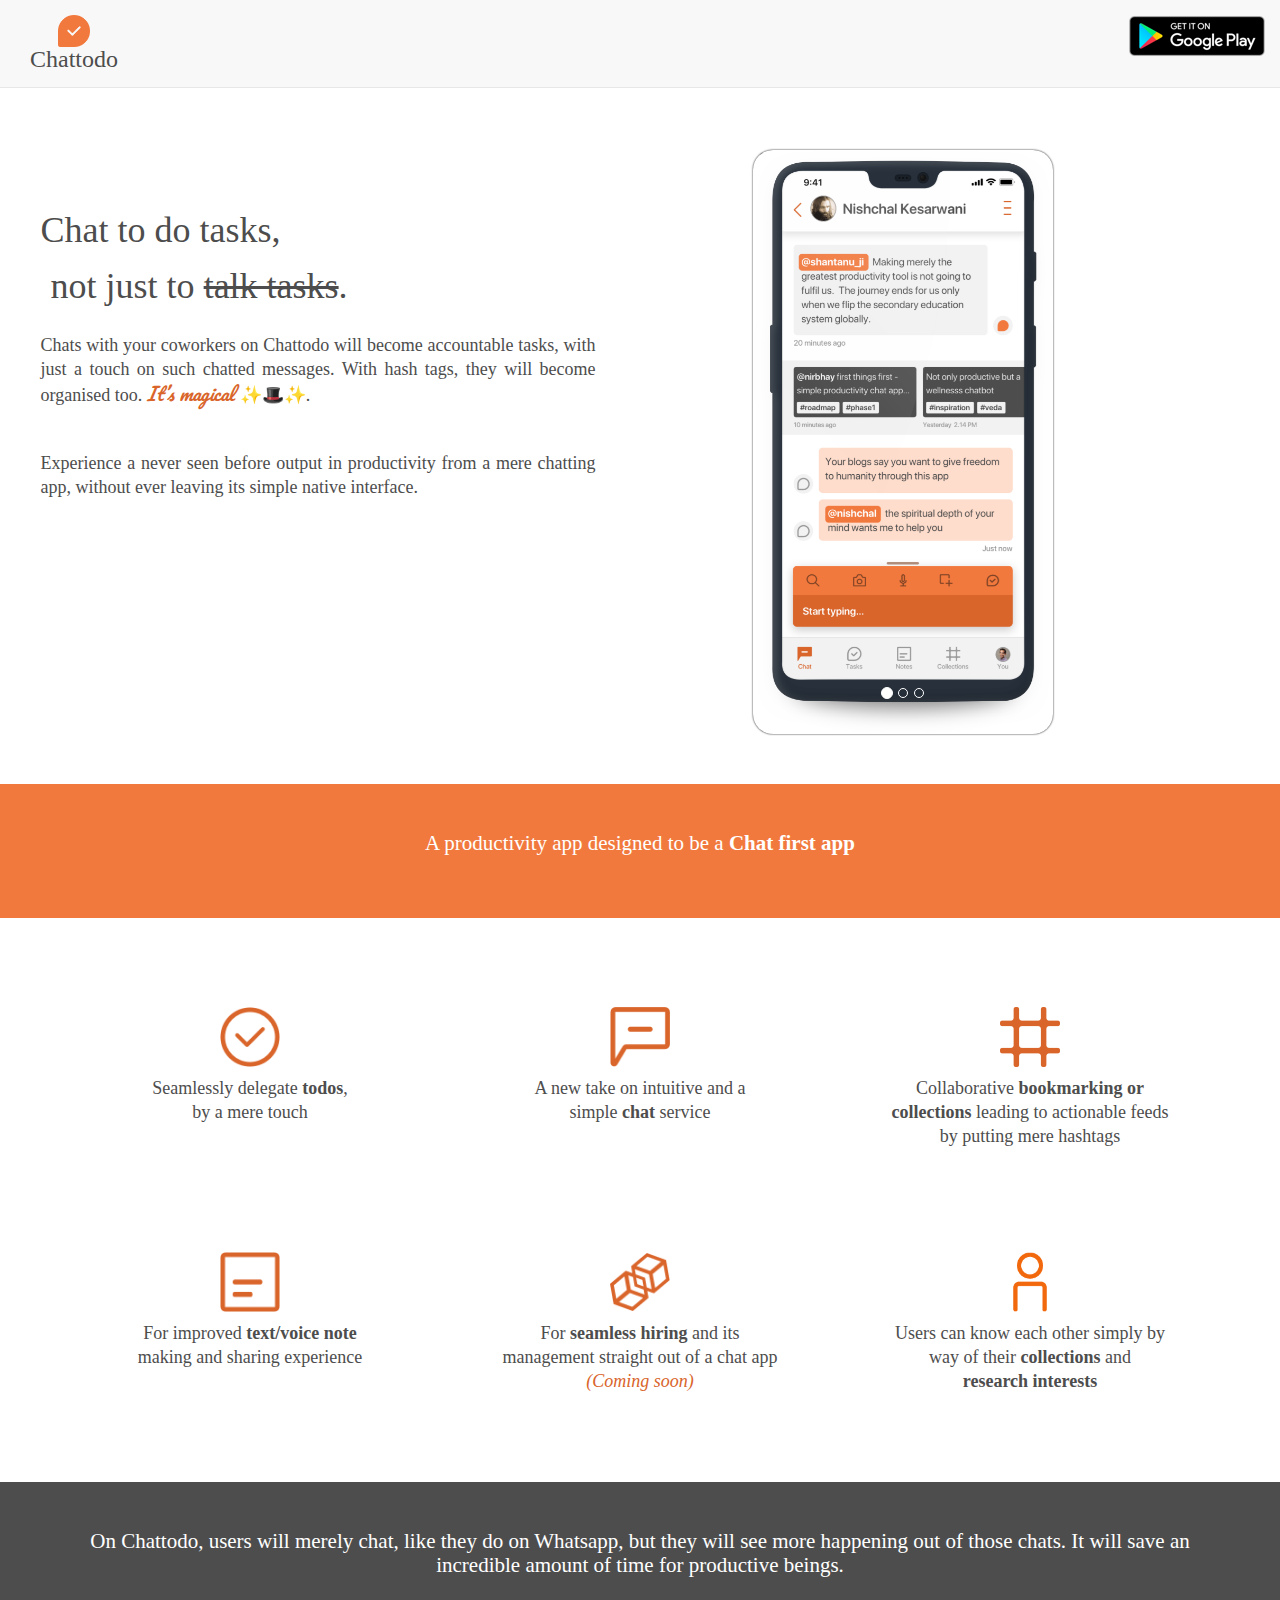
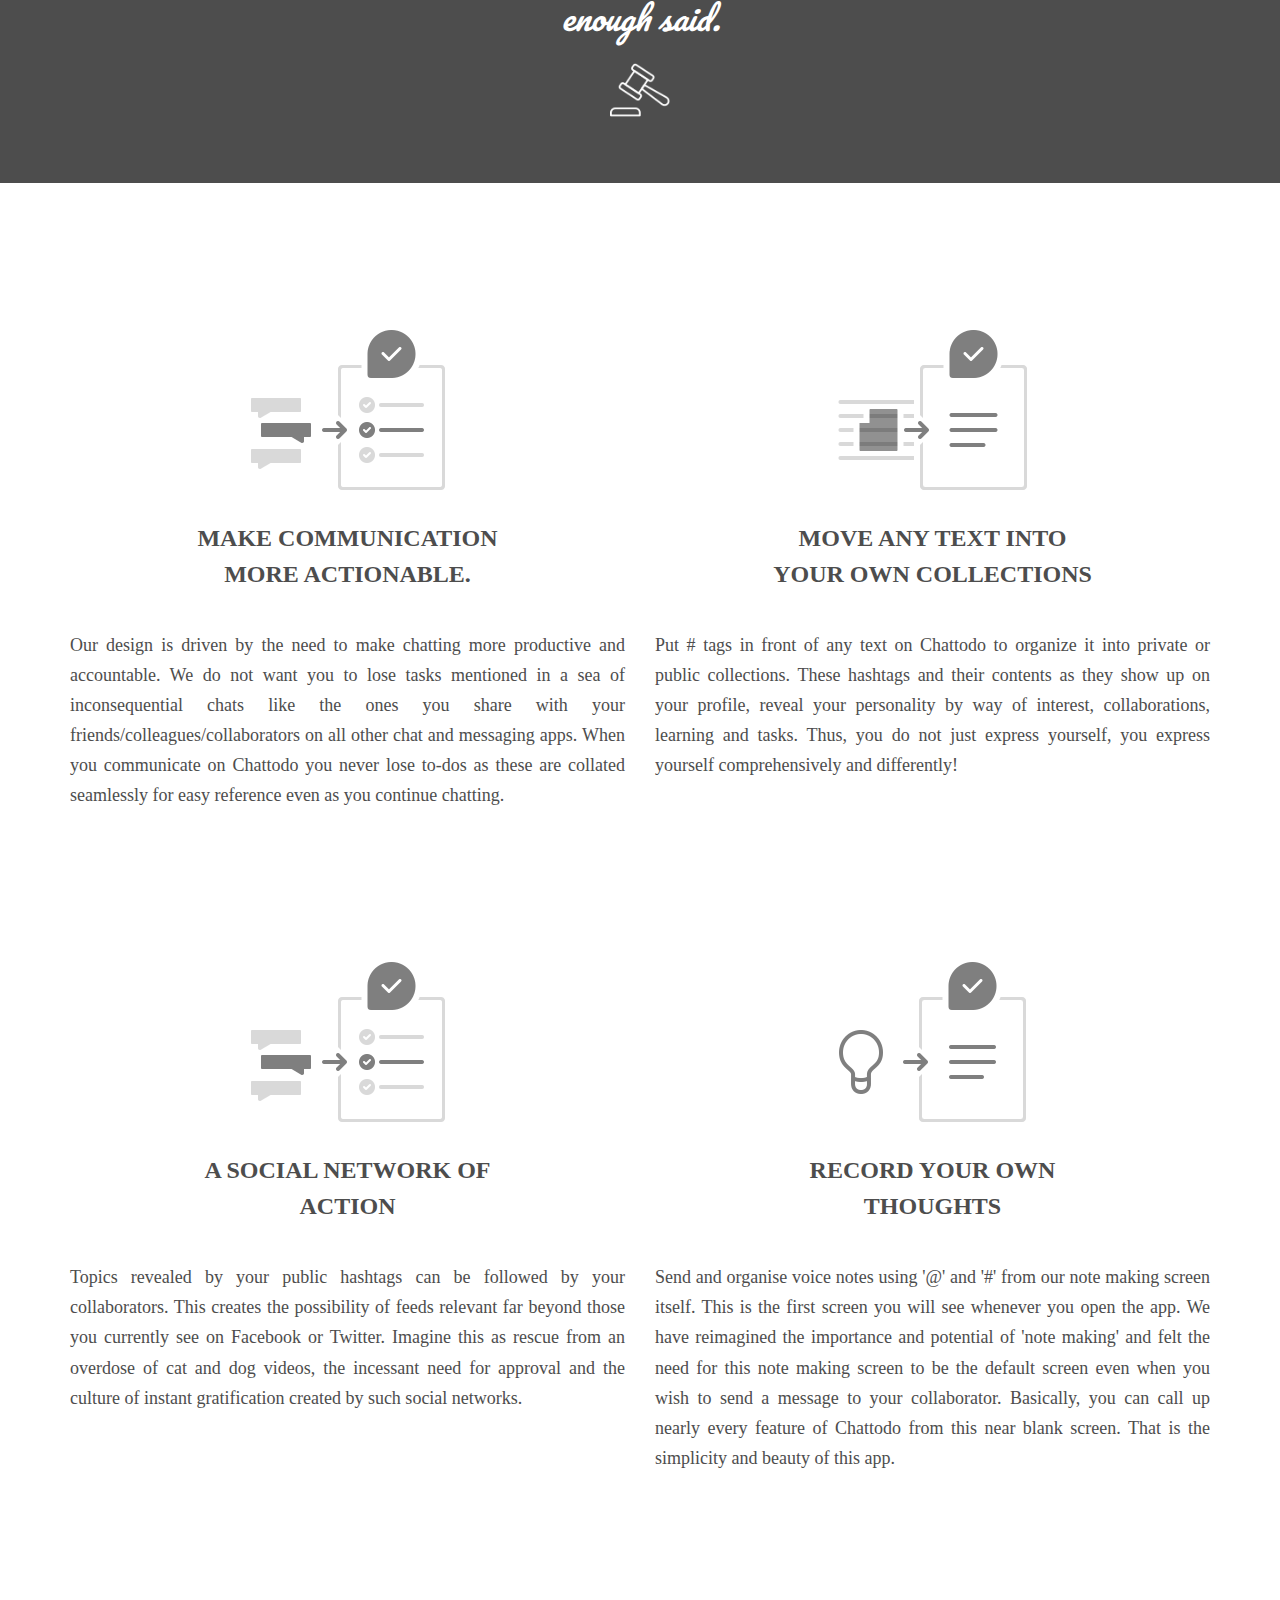
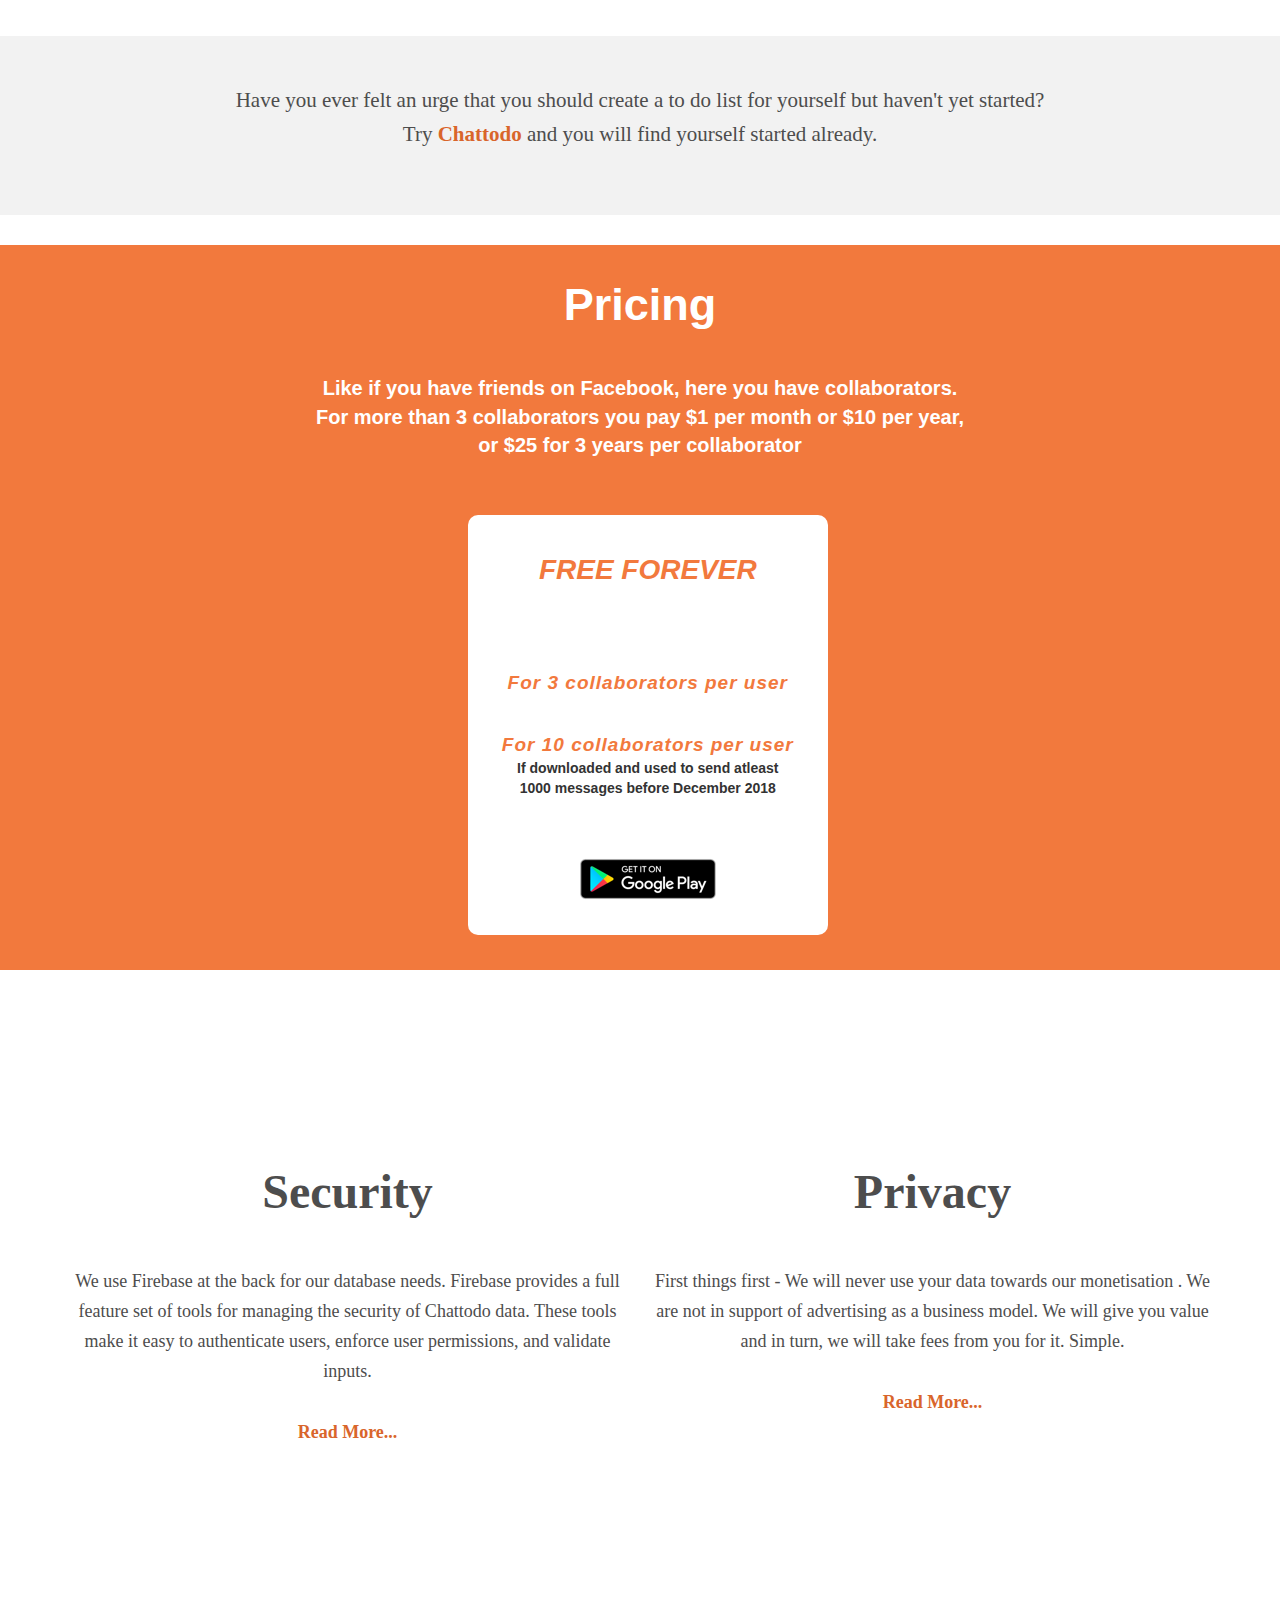
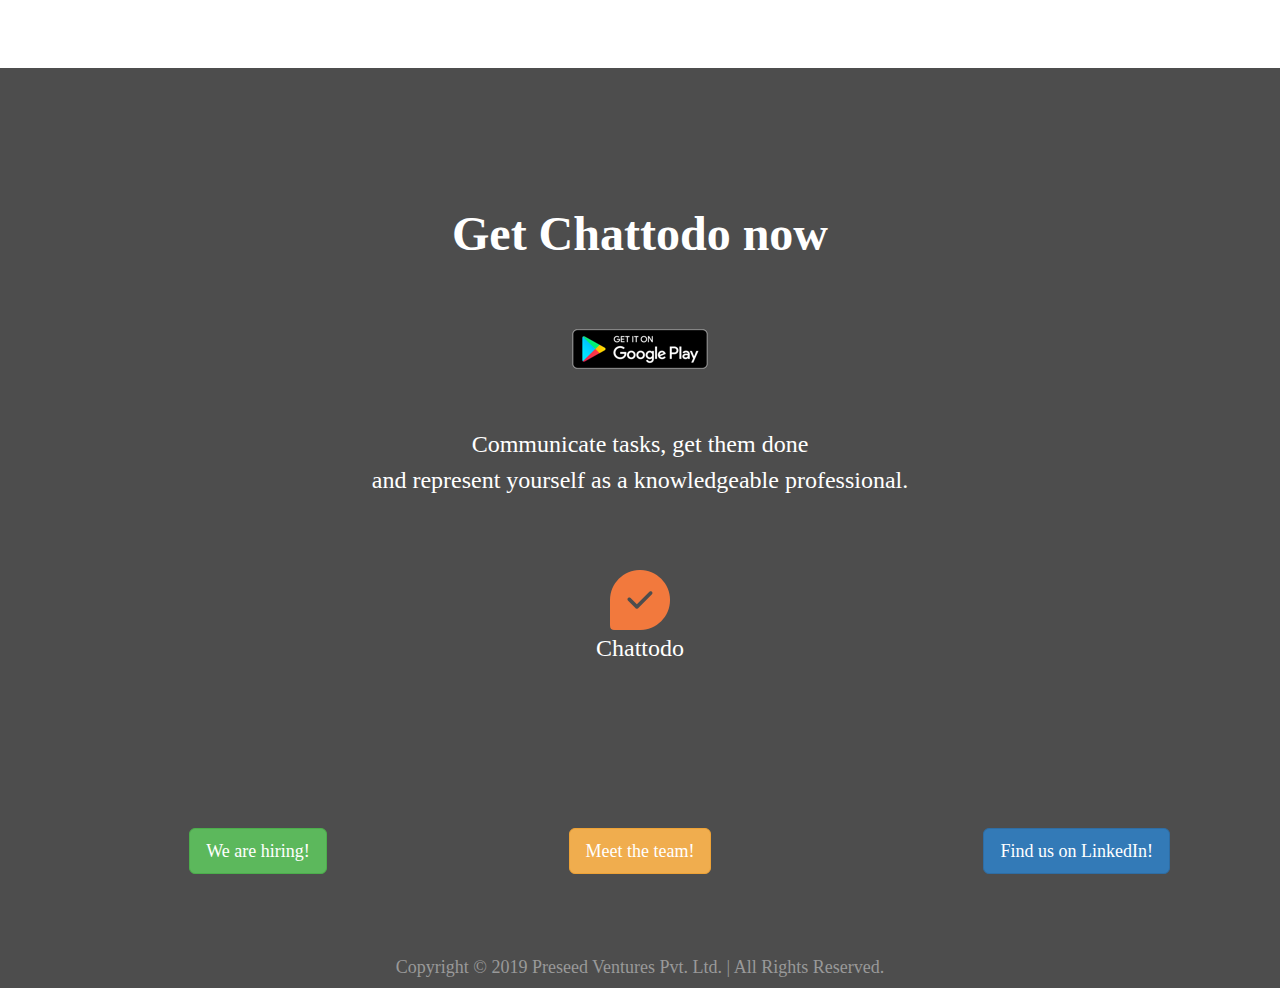
==== index.html @ d4092a72 "Update index.html" ====
<!DOCTYPE html>
<html lang="en" style="overflow-x:hidden;">
<head>
  <title>Chattodo</title>
  <meta charset="utf-8">
  <meta name="viewport" content="width=device-width, initial-scale=1">
	<link rel="stylesheet" type="text/css" href="css/fonts.css">
  <link rel="stylesheet" type="text/css" href="css/pageStyle.css">
  <link rel="stylesheet" href="https://maxcdn.bootstrapcdn.com/bootstrap/3.3.7/css/bootstrap.min.css">
  <script src="https://ajax.googleapis.com/ajax/libs/jquery/3.3.1/jquery.min.js"></script>
  <script src="https://maxcdn.bootstrapcdn.com/bootstrap/3.3.7/js/bootstrap.min.js"></script>
  <script src="js/main.js"></script>
  <link href="https://fonts.googleapis.com/css?family=Pacifico" rel="stylesheet">
  <meta content="Chattodo" name="title">
  <meta content=
  "Chattodo is a productivity tool made up of note-making, bookmarking, feeds and to-do listing, designed as a chat first app. Here, with just a touch you can translate any communication into delegated todos.">
  <meta content="Nishchal Kesarwani, Nirbhay Pherwani, Kapil Jain, Florian Menevis" name="author">
  <title>
    Chattodo
  </title>
  <!--iOS Bookmarking-->
  <meta content="no" name="apple-mobile-web-app-capable">
  <meta content="Chattodo" property="og:title">
  <meta content=
  "Chattodo is a productivity tool made up of note-making, bookmarking, feeds and to-do listing, designed as a chat first app. Here, with just a touch you can translate any communication into delegated todos."
  property="og:description">
  <meta content="website" property="og:type">
  <meta content="https://www.chattodo.co/" property="og:url"><!-- Stlye-->
  <link rel="icon" type="image/png" href="images/Logo.png" />
</head>
<body>
  <!-- <Navigation> -->
  <nav class="navbar navbar-default navbar-fixed-top text-center">
    <div class="container-fluid">
      <div class="navbar-header">
        <ul class="nav navbar-nav navbar-right">
          <li><a href="#" target="_blank"><img class="iconsChattodoLogo" src="images/Logo@2x.png"><b class="logo-text"><br>Chattodo</b></a></li>
        </ul>

      </div>
      <ul class="nav navbar-nav navbar-right">
        <li><a href="https://play.google.com/store/apps/details?id=com.alphax.todoed.chattodo&hl=en_IN" target="_blank"><img src="images/play.png"
       class="google-play-badge"></a></li>
      </ul>
    </div>
  </nav>
<!--header-->
<div class="container" style="margin-top:150px;margin-left:2%;margin-right:2%;">
  <div class="row">
    <div class="col-sm-6 header-text">
      <h3 class="header-text-line-1">Chat to do tasks,</h3><h3 style="margin-left:10px" class="header-text-line-2"> not just to <s>talk tasks</s>.</h3>
      <br>
      <p class="header-sub-text">Chats with your coworkers on Chattodo will become accountable tasks, with just a
      touch on such chatted messages. With hash tags, they will become organised too. <i style="color:#d9652b;font-family: 'Pacifico', cursive;">It’s magical </i> ✨🎩✨.
      </p>
      <br>
      <p class="header-sub-text">Experience a never seen before output
      in productivity from a mere chatting app, without ever leaving its simple native interface.
		</p><!--
      <br><br>
      <a href="https://play.google.com/store/apps/details?id=com.alphax.todoed.chattodo&hl=en_IN" target="_blank"><img src="images/play.png"
     class="google-play-badge"></a>-->
    </div>
    <div class="col-sm-6">
     <div id="myCarousel" class="carousel slide Black-3" style="margin:auto;text-align:center">
      <!-- Indicators -->
      <ol class="carousel-indicators">
        <li data-target="#myCarousel" data-slide-to="0" class="active"></li>
        <li data-target="#myCarousel" data-slide-to="1"></li>
        <li data-target="#myCarousel" data-slide-to="2"></li>
      </ol>   
      

      <!-- Wrapper for slides -->
      <div class="carousel-inner Black-3" style="box-shadow: 0 0 2px black; border-radius:20px;">
        <div class="item active">
          <img class="Black-3" src="images/Black2@2x.png" alt="Chats">
        </div>
        <div class="item">
          <img  class="Black-3" src="images/Black3@2x.png" alt="Tasks">
        </div>
        <div class="item">
          <img  class="Black-3" src="images/Black@2x.png" alt="Profile">
        </div>
      </div>
      <!-- Left and right controls -->
      <a class="left carousel-control" href="#myCarousel" data-slide="prev" style="visibility:hidden;">
       <span class="glyphicon glyphicon-chevron-left"></span>
       <span class="sr-only">Previous</span>
     </a>
     <a class="right carousel-control" href="#myCarousel" data-slide="next" style="visibility:hidden;">
       <span class="glyphicon glyphicon-chevron-right"></span>
       <span class="sr-only">Next</span>
     </a>
   </div>
 </div>
  </div>
</div>

<!--label-->
<div class="jumbotron Rectangle" style="margin-top:50px;">
  <p class="container label-text">A productivity app designed to be a <b>Chat first app</b></p>
</div>

<!--grid features-->
<div class="container text-center" >
  <div class="row">
    <div class="col-sm-4 iconMargin">
      <p><img src="images/Tasks.png"
     class="iconsChattodo"></p>
     <p class="iconsChattodoText text-center">Seamlessly delegate <b>todos</b>, <br>by a mere touch</p>
    </div>
    <div class="col-sm-4 iconMargin">
      <p><img src="images/Chat.png"
     class="iconsChattodo"></p>
     <p class="iconsChattodoText text-center">A new take on intuitive and a <br> simple <b>chat</b> service</p>
    </div>
    <div class="col-sm-4 iconMargin">
      <p><img src="images/Collections.png"
     class="iconsChattodo"></p>
     <p class="iconsChattodoText text-center">Collaborative <b>bookmarking or <br>collections</b> leading to actionable feeds<br> by putting mere hashtags</p>
    </div>
  </div>

  <div class="row" style="margin-top:5%">
    <div class="col-sm-4 iconMargin">
      <p><img src="images/Notes.png"
     class="iconsChattodo"></p>
     <p class="iconsChattodoText text-center">For improved <b>text/voice note</b><br> making and sharing experience</p>
    </div>
    <div class="col-sm-4 iconMargin">
      <p><img src="images/Fill 1.png"
     class="iconsChattodo"></p>
     <p class="iconsChattodoText text-center">For <b>seamless hiring</b> and its <br>management straight out of a chat app<br>
<i style="color:#d9652b;">(Coming soon)</i></p>
    </div>
    <div class="col-sm-4 iconMargin">
      <p><img src="images/user.png"
     class="iconsChattodo"></p>
     <p class="iconsChattodoText text-center">Users can know each other simply by<br> way of their <b>collections</b> and<br> <b>research interests</b></p>
    </div>
  </div>
</div>

<!--label-->
<div class="Rectangle-Label2 jumbotron" style="margin-top:100px;">
  <p class="container label-text2 text-center">On Chattodo, users will merely chat, like they do on Whatsapp,
but they will see more happening out of those chats.
It will save an incredible amount of time for productive beings.<br><br>
<i style="color:#fff;font-family: 'Pacifico', cursive; font-size:32px;">enough said.</i><b><br><br>
<img src="images/Justice icon.png"
class="iconsChattodo"></p>
</div>

<!--grid features-->
<div class="container text-center" >
  <div class="row">
    <div class="col-sm-6 iconMargin" style="margin-top:10%">
      <p><img src="images/f2@2x@2x.png"
     class="iconsChattodoX"></p><br>
     <p class="iconsChattodoTextXHeader">MAKE COMMUNICATION <br>MORE ACTIONABLE.</p>
     <p class="iconsChattodoTextX">Our design is driven by the need to make chatting more productive and accountable. We do not want you to lose tasks mentioned in a sea of inconsequential chats like the ones you share with your friends/colleagues/collaborators on all other chat and messaging apps. When you communicate on Chattodo you never lose to-dos as these are collated seamlessly for easy reference even as you continue chatting.</p>
    </div>

    <div class="col-sm-6 iconMargin" style="margin-top:10%">
      <p><img src="images/f1@2x@2x.png"
     class="iconsChattodoX"></p><br>
     <p class="iconsChattodoTextXHeader">MOVE ANY TEXT INTO<br> YOUR OWN COLLECTIONS</p>
     <p class="iconsChattodoTextX">Put # tags in front of any text on Chattodo to organize it into private or public collections. These hashtags and their contents as they show up on your profile, reveal your personality by way of interest, collaborations, learning and tasks. Thus, you do not just express yourself, you express yourself comprehensively and differently!</p>
    </div>
  </div>

  <div class="row">
    <div class="col-sm-6 iconMargin" style="margin-top:5%">
      <p><img src="images/f2@2x@2x.png"
     class="iconsChattodoX"></p><br>
     <p class="iconsChattodoTextXHeader">A SOCIAL NETWORK OF<br> ACTION</p>
     <p class="iconsChattodoTextX">Topics revealed by your public hashtags can be followed by your collaborators. This creates the possibility of feeds relevant far beyond those you currently see on Facebook or Twitter. Imagine this as rescue from an overdose of cat and dog videos, the incessant need for approval and the culture of instant gratification created by such social networks.</p>
    </div>

    <div class="col-sm-6 iconMargin" style="margin-top:5%">
      <p><img src="images/f3@2x@2x.png"
     class="iconsChattodoX"></p><br>
     <p class="iconsChattodoTextXHeader">RECORD YOUR OWN<br>THOUGHTS</p>
     <p class="iconsChattodoTextX">Send and organise voice notes using &apos;@&apos; and &apos;#&apos; from our note making screen itself. This is the first screen you will see whenever you open the app. We have reimagined the importance and potential of &apos;note making&apos; and felt the need for this note making screen to be the default screen even when you wish to send a message to your collaborator. Basically, you can call up nearly every feature of Chattodo from this near blank screen. That is the simplicity and beauty of this app.<br><br></p>
    </div>
  </div>
</div>

<!--label-->
<div class="Rectangle-3 jumbotron" style="margin-top:100px;">
  <p class="Rectangle-3-text text-center">Have you ever felt an urge that you should create a to do list for
yourself but haven't yet started?<br>
Try <b style="color:#d9652b;">Chattodo</b> and you will find yourself started already.
</div>

<div class="section" style="background-color: #f2793d ;">
    <h2 id="inside_text_h2" class="inside_box"><strong>Pricing</strong></h2>
    <p id="inside_text_p" class="inside_box"> Like if you have friends on Facebook, here you have collaborators. <br> For more than 3 collaborators you pay $1 per month or $10 per year,<br> or $25 for 3 years per <strong>collaborator</strong></p>

    <div class="demo">
    <div class="container">
        <div class="row" id="price_modal">
            <div id="main_pric_box" class="col-md-4 col-sm-6">
                <div class="pricingTable">
                    <h3 class="title oran_text"><i>FREE FOREVER</i></h3>
                    <ol class="pricing-content">
                        <li id="price_first_li"><i>For 3 collaborators per user</i></li>
                        <li id="price_sec_li"><i>For 10 collaborators per user</i></li>
                        <p id="caption_text_p">If downloaded and used to send atleast 1000 messages before December 2018<p>
                    </ol>
                    <a href="https://play.google.com/store/apps/details?id=com.alphax.todoed.chattodo&hl=en_IN" target="_blank"><img class="pricing_play_store" src="images/play.png" alt="play_store"></a>
                </div>
            </div>
        </div>
    </div>
</div>
</div>

<!--grid features-->
<div class="container text-center" style="margin-top:10%">
  <div class="row">
    <div class="col-sm-6 iconMargin">
     <p class="iconsChattodoTextXHeader" style="font-size:48px"><b>Security</b></p>
     <p class="iconsChattodoTextX text-center">We use Firebase at the back for our database needs. Firebase provides a full feature set of tools for managing the security of Chattodo data. These tools make it easy to authenticate users, enforce user permissions, and validate inputs. <br>  <br> <a href="https://medium.com/preseeded/chattodo-user-data-security-80b4c6568e1" target="_blank"><b style="color:#d9652b;">Read More...</b></a></p>
    </div>

    <div class="col-sm-6 iconMargin">
     <p class="iconsChattodoTextXHeader" style="font-size:48px"><b>Privacy</b></p>
     <p class="iconsChattodoTextX text-center">First things first - We will never use your data towards our monetisation . We are not in support of advertising as a business model. We will give you value and in turn, we will take fees from you for it. Simple. <br> <br>  <a href="https://medium.com/preseeded/privacy-policy-5ec81816e2f7" target="_blank"><b style="color:#d9652b;">Read More...</b></a></p>
    </div>
  </div>
</div>

<!--footer-->
<!--label-->
<div class="Rectangle-footer" style="margin-top:10%">
  <p class="footer-head">Get Chattodo now
    <br><br>
    <a href="https://play.google.com/store/apps/details?id=com.alphax.todoed.chattodo&hl=en_IN" target="_blank"><img src="images/play.png"
    class="google-play-badge"></a>

  </p>
  <p class="footer-text" style="margin-top:300px">Communicate tasks, get them done <br> and represent yourself as a knowledgeable professional.
<br><br><br>
<a href="#" target="_blank"><img src="images/Logo@2x.png"
class="google-play-badge"></a>
<br>
Chattodo
  </p>
  <div class="row" style="margin-top:300px">
    <div class="col-sm-1" style="margin-top:30px"></div>
    <div class="col-sm-3" style="margin-top:30px">
      <p class="footer-link"><a href="http://www.chattodo.co/careers/index.html" target="_blank"><button type="button" class="btn-lg btn btn-success">We are hiring!</button></a></p>
    </div>
    <div class="col-sm-4" style="margin-top:30px">
      <p class="footer-link"><a href="http://chattodo.teampage.io" target="_blank"><button type="button" class="btn-lg btn btn-warning">Meet the team!</button>
    </div>
    <div class="footer-link" class="col-sm-3" style="margin-top:30px">
      <p class="footer-link"><a href="https://www.linkedin.com/company/chattodo/" target="_blank"><button type="button" class="btn-lg btn btn-primary">Find us on LinkedIn!</button>
    </div>
    <div class="col-sm-1" style="margin-top:30px"><br></div>
  </div>
  <br>
  <p class="copyright container"><br>Copyright © 2019 Preseed Ventures Pvt. Ltd. | All Rights Reserved.</p>
</div>
</body>
</html>
---- css/fonts.css ----
@font-face {
  font-family: "San Francisco Display Thin";
  font-style: normal;
  font-weight: 400;
  src: url(https://applesocial.s3.amazonaws.com/assets/styles/fonts/sanfrancisco/sanfranciscodisplay-thin-webfont.eot?#iefix) format("embedded-opentype"), url(https://applesocial.s3.amazonaws.com/assets/styles/fonts/sanfrancisco/sanfranciscodisplay-thin-webfont.woff2) format("woff2"), url(https://applesocial.s3.amazonaws.com/assets/styles/fonts/sanfrancisco/sanfranciscodisplay-thin-webfont.woff) format("woff"), url(https://applesocial.s3.amazonaws.com/assets/styles/fonts/sanfrancisco/sanfranciscodisplay-thin-webfont.ttf) format("truetype"), url("fonts/sanfrancisco/sanfranciscodisplay-thin-webfont.svg#San Francisco Display Thin") format("svg")
}

@font-face {
  font-family: "San Francisco Display Semibold";
  font-style: normal;
  font-weight: 400;
  src: url(https://applesocial.s3.amazonaws.com/assets/styles/fonts/sanfrancisco/sanfranciscodisplay-semibold-webfont.eot?#iefix) format("embedded-opentype"), url(https://applesocial.s3.amazonaws.com/assets/styles/fonts/sanfrancisco/sanfranciscodisplay-semibold-webfont.woff2) format("woff2"), url(https://applesocial.s3.amazonaws.com/assets/styles/fonts/sanfrancisco/sanfranciscodisplay-semibold-webfont.woff) format("woff"), url(https://applesocial.s3.amazonaws.com/assets/styles/fonts/sanfrancisco/sanfranciscodisplay-semibold-webfont.ttf) format("truetype"), url("fonts/sanfrancisco/sanfranciscodisplay-semibold-webfont.svg#San Francisco Display Semibold") format("svg")
}
---- css/pageStyle.css ----
body{
  overflow-x:hidden;
}
:root {
  --brownish-orange: #d9652b;
  --greyish-brown: #4d4d4d;
}

.Black-3 {
width: 300px;
height: 584.1px;
}

.header-text-line-1 {
  height: 36px;
  font-size: 36px;
  font-weight: normal;
  font-style: normal;
  font-stretch: normal;
  line-height: 1;
  letter-spacing: normal;
  font-family: 'San Francisco Display Thin';
  color: #4d4d4d;
  color: var(--greyish-brown);
}

.header-text-line-2 {
  height: 36px;
  font-size: 36px;
  font-weight: normal;
  font-style: normal;
  font-stretch: normal;
  font-family: 'San Francisco Display Thin';
  line-height: 1;
  letter-spacing: normal;
  color: #4d4d4d;
  color: var(--greyish-brown);
}

.header-sub-text {
  height: 88px;
  font-family: 'San Francisco Display Thin';
  font-size: 18px;
  font-weight: normal;
  font-style: normal;
  font-stretch: normal;
  line-height: 1.33;
  text-align: justify;
  text-justify: inter-word;
  letter-spacing: normal;
  color: #4d4d4d;
  color: var(--greyish-brown);
}

.header-text{
  height:420.1px;
  position: relative;
top: 50%;
transform: translateY(10%);
}

.google-play-badge {
  object-fit: contain;
}

.Rectangle {
  width: 100%;
  background-color: #f2793d !important;
}

.label-text{
  font-family: 'San Francisco Display Thin';
  font-size: 28px;
  font-weight: normal;
  font-style: normal;
  font-stretch: normal;
  line-height: 1.11;
  letter-spacing: normal;
  text-align: center;
  color: #ffffff;
}

.iconsChattodo {
  width: 60px;
  height: 60px;
  object-fit: contain;
}

.iconsChattodoLogo {
  width: 32px;
  height: 32px;
  object-fit: contain;
}

.iconsChattodoText{
  height: 50px;
  font-family: 'San Francisco Display Thin';
  font-size: 18px;
  font-weight: normal;
  font-style: normal;
  font-stretch: normal;
  line-height: 1.33;
  letter-spacing: normal;
  text-align: center;
  color: #4d4d4d;
  color: var(--greyish-brown);
}

.iconMargin{
  margin-top:5%;
}

.Rectangle-Label2 {
  background-color: #4d4d4d !important;
  background-color: var(--greyish-brown);
}

.label-text2{
  font-family: 'San Francisco Display Thin';
  font-size: 28px;
  font-style: normal;
  font-stretch: normal;
  line-height: 1.11;
  letter-spacing: normal;
  color: #ffffff;
  margin-left: 15%;
  margin-right: 15%;
}

.iconsChattodoX{
  width: 201px;
  height: 160px;
  object-fit: contain;
}

.iconsChattodoTextX{
  height: 264px;
  font-family: 'San Francisco Display Thin';
  font-size: 18px;
  font-weight: normal;
  font-style: normal;
  font-stretch: normal;
  line-height: 1.67;
  text-align: justify;
  text-justify: inter-word;
  letter-spacing: normal;
  color: #4d4d4d;
  color: var(--greyish-brown);
}

.iconsChattodoTextXHeader{
  height: 100px;
  font-family: 'San Francisco Display Thin';
  font-size: 24px;
  font-weight: bold;
  font-style: normal;
  font-stretch: normal;
  line-height: 1.5;
  letter-spacing: normal;
  text-align: center;
  color: #4d4d4d;
  color: var(--greyish-brown);
}

.Rectangle-3 {
  width: 100%;
  background-color: #f2f2f2 !important;
}

.Rectangle-3-text{
  font-family: 'San Francisco Display Thin';
  font-size: 30px;
  font-weight: normal;
  font-style: normal;
  font-stretch: normal;
  line-height: 1.6;
  letter-spacing: normal;
  text-align: center;
  color: #4d4d4d;
  color: var(--greyish-brown);
}

.Rectangle-footer {
  width: 100%;
  height: 920px;
  background-color: #4d4d4d;
  background-color: var(--greyish-brown);
}

.footer-head{
  height: 58px;
  font-family: 'San Francisco Display Thin';
  font-size: 48px;
  font-stretch: normal;
  line-height: normal;
  letter-spacing: normal;
  text-align: center;
  color: #ffffff;
  top:15%;
  position: relative;
}

.google-play-badge-X {
  width: 310.1px;
  height: 120px;
}

.footer-text{
  height: 72px;
  font-family: 'San Francisco Display Thin';
  font-size: 24px;
  font-weight: normal;
  font-style: normal;
  font-stretch: normal;
  line-height: 1.5;
  letter-spacing: normal;
  text-align: center;
  color: #ffffff;
}

.footer-link{
   height: 29px;
   font-family: 'San Francisco Display Thin';
   font-size: 24px;
   font-weight: normal;
   font-style: normal;
   font-stretch: normal;
   line-height: normal;
   letter-spacing: normal;
   text-align: center;
   color: #ffffff;
}

.Logo-White-128px-R {
  width: 120.9px;
  height: 30px;
  text-align: center;

  object-fit: contain;
}

.copyright{
  height: 18px;
  font-family: 'San Francisco Display Thin';
  font-size: 18px;
  font-weight: normal;
  font-style: normal;
  font-stretch: normal;
  line-height: 1.5;
  letter-spacing: normal;
  text-align: center;
  color: #999999;
}

a:link, a:visited {
    text-decoration: none;
    color: #fff;
    cursor: hand;
}

.logo-text{
  height: 72px;
  font-family: 'San Francisco Display Thin';
  font-size: 24px;
  font-weight: normal;
  font-style: bold;
  font-stretch: normal;
  line-height: 1;
  letter-spacing: normal;
  text-align: center;
  color: #4d4d4d;
}

.pricingTable{
    padding-bottom: 20px;
    background: #fff;
    border-radius: 10px;
    text-align: center;
    position: relative;
    transition: all 0.3s ease 0s;
}
.pricingTable .title{
    padding: 40px 20px 73px;
    font-size: 28px;
    font-weight: 600;
    color: #f2793d;
    text-transform: uppercase;
    overflow: hidden;
    position: relative;
}
.pricingTable .title:before,
.pricingTable .title:after{
    content: "";
    width: 280px;
    height: 200px;
    border-radius: 80px;
    background: #fff;
    position: absolute;
    bottom: -175px;
    left: -46px;
    transform: rotate(-85deg);
}
.pricingTable .title:after{
    border-radius: 100px;
    bottom: auto;
    top: 150px;
    left: auto;
    right: -70px;
    transform: rotate(-40deg);
}
.pricingTable .pricing-content{
    list-style: none;
    padding: 0;
    margin-bottom: 20px;
    text-align: left;
    transition: all 0.3s ease 0s;
}
.pricingTable .pricing-content li{
    /*padding: 7px 0 25px 50px;*/
    text-align: center;
    font-size: 19px;
    font-weight: 600;
    color: #f2793d;
    letter-spacing: 1px;
    position: relative;
}
/*.pricingTable .pricing-content li:before{
    content: "\f00c";
    font-family: "Font Awesome 5 Free";
    font-weight: 900;
    width: 24px;
    height: 24px;
    line-height: 20px;
    border-radius: 50%;
    border: 2px solid #fb6ee5;
    color: #fb6ee5;
    text-align: center;
    position: absolute;
    top: 50%;
    left: 12px;
    transform: translateY(-50%);
}*/

.pricingTable.green .pricingTable-signup{ background: linear-gradient(to bottom right,#66fd9c,#f6fa60); }
@media only screen and (max-width: 990px){
    .pricingTable{ margin-bottom: 35px; }
}
@media only screen and (min-width: 768px){
  #main_pric_box{
    padding-bottom: 35px;
    margin-left: 34%;
  }

}
@media only screen and (max-width: 767px){
    .pricingTable .title:before{
        height: 400px;
        top: 100px;
        left: 55px;
    }
    .pricingTable .title:after{
        width: 550px;
        height: 550px;
        top: 150px;
        right: -100px;
        transform:rotate(-20deg);
    }
}
@media only screen and (max-width: 480px){
    .pricingTable .title:before,
    .pricingTable .title:after{
        width: 280px;
        height: 200px;
        top: 220px;
        left: -46px;
    }
    .pricingTable .title:after{
        top: 150px;
        left: auto;
        right: -70px;
    }
}
.inside_box{
  color:white;
  text-align: center;
  padding-top: 35px;
}
#inside_text_h2{
  font-size: 45px;
}
#inside_text_p{
  font-size: 20px;
  padding-bottom: 25px;
}
.oran_text{
  color: #f2793d;;
}
#price_first_li{
  padding-bottom: 35px;
}
#caption_text_p{
  text-align: center;
  padding-bottom: 40px;
  padding-left: 35px;
  padding-right: 35px;
}
.pricing_play_store{
  padding-bottom: 15px;
}
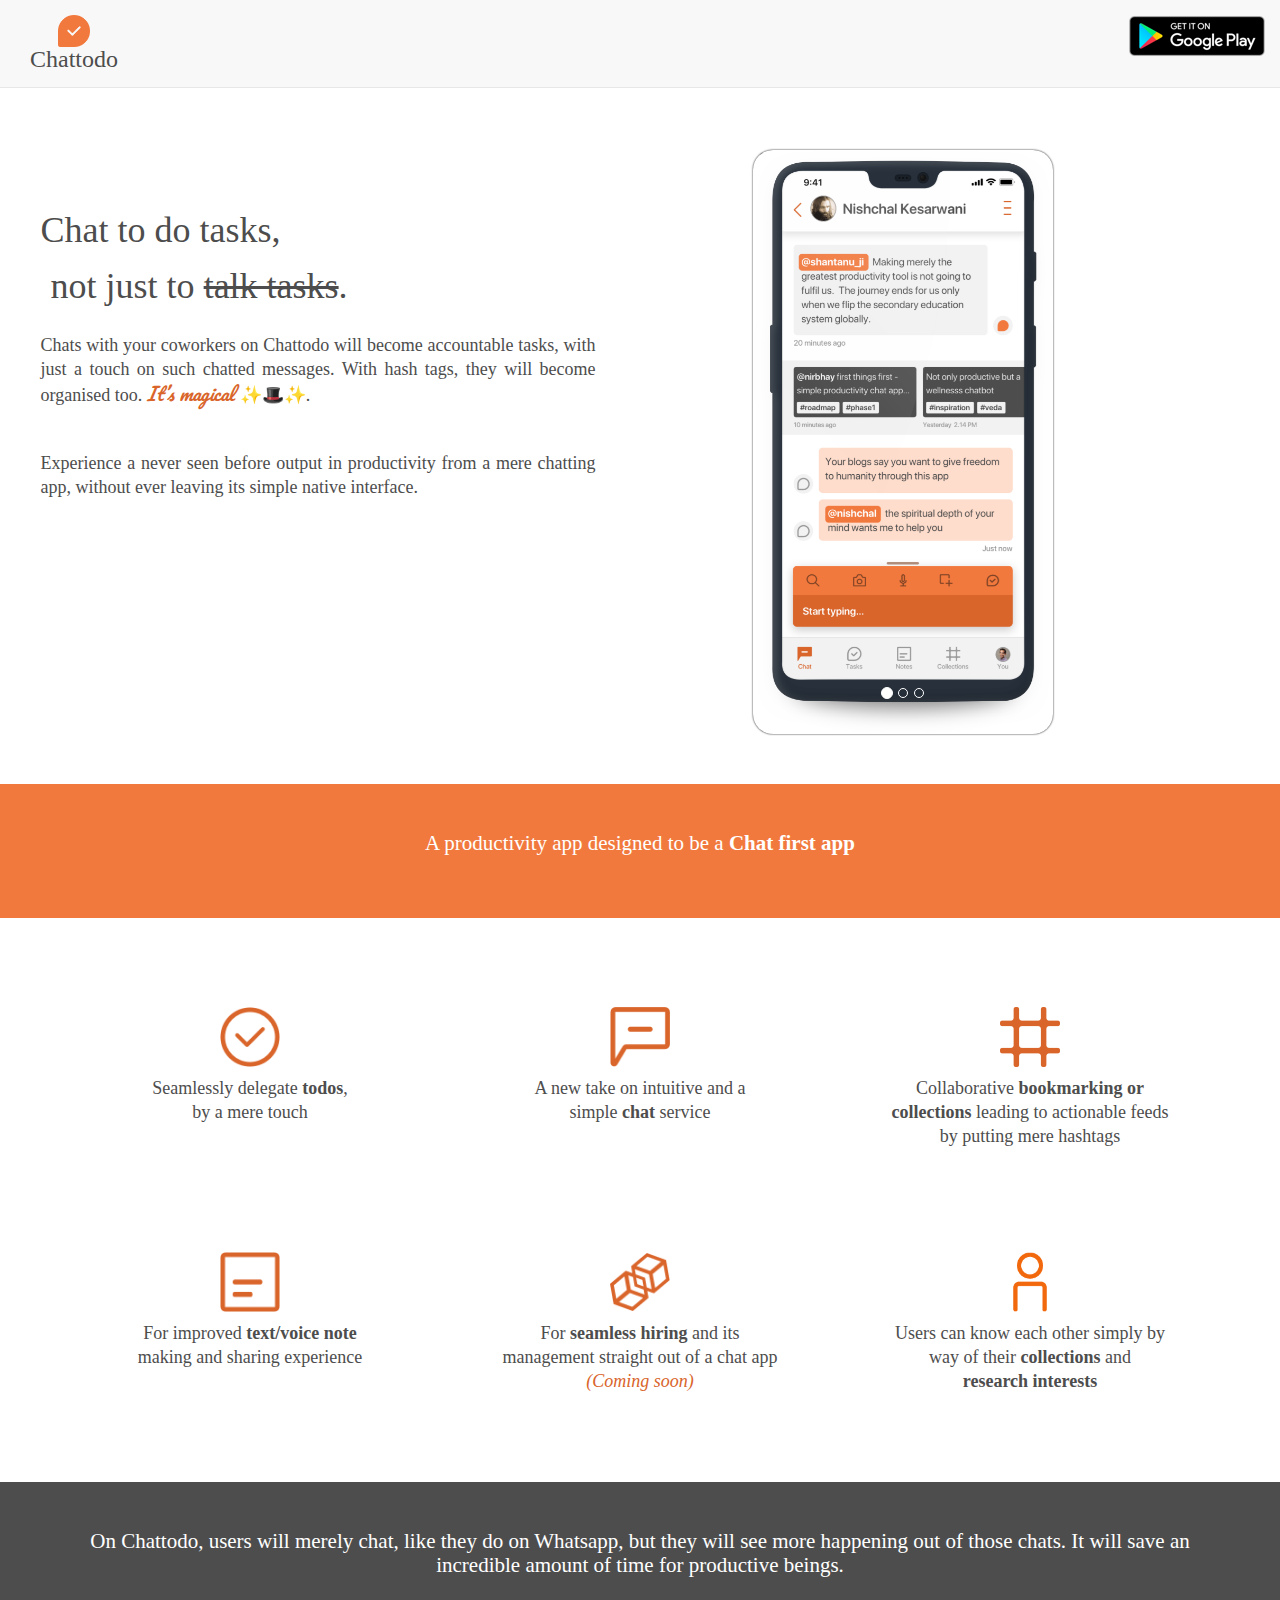
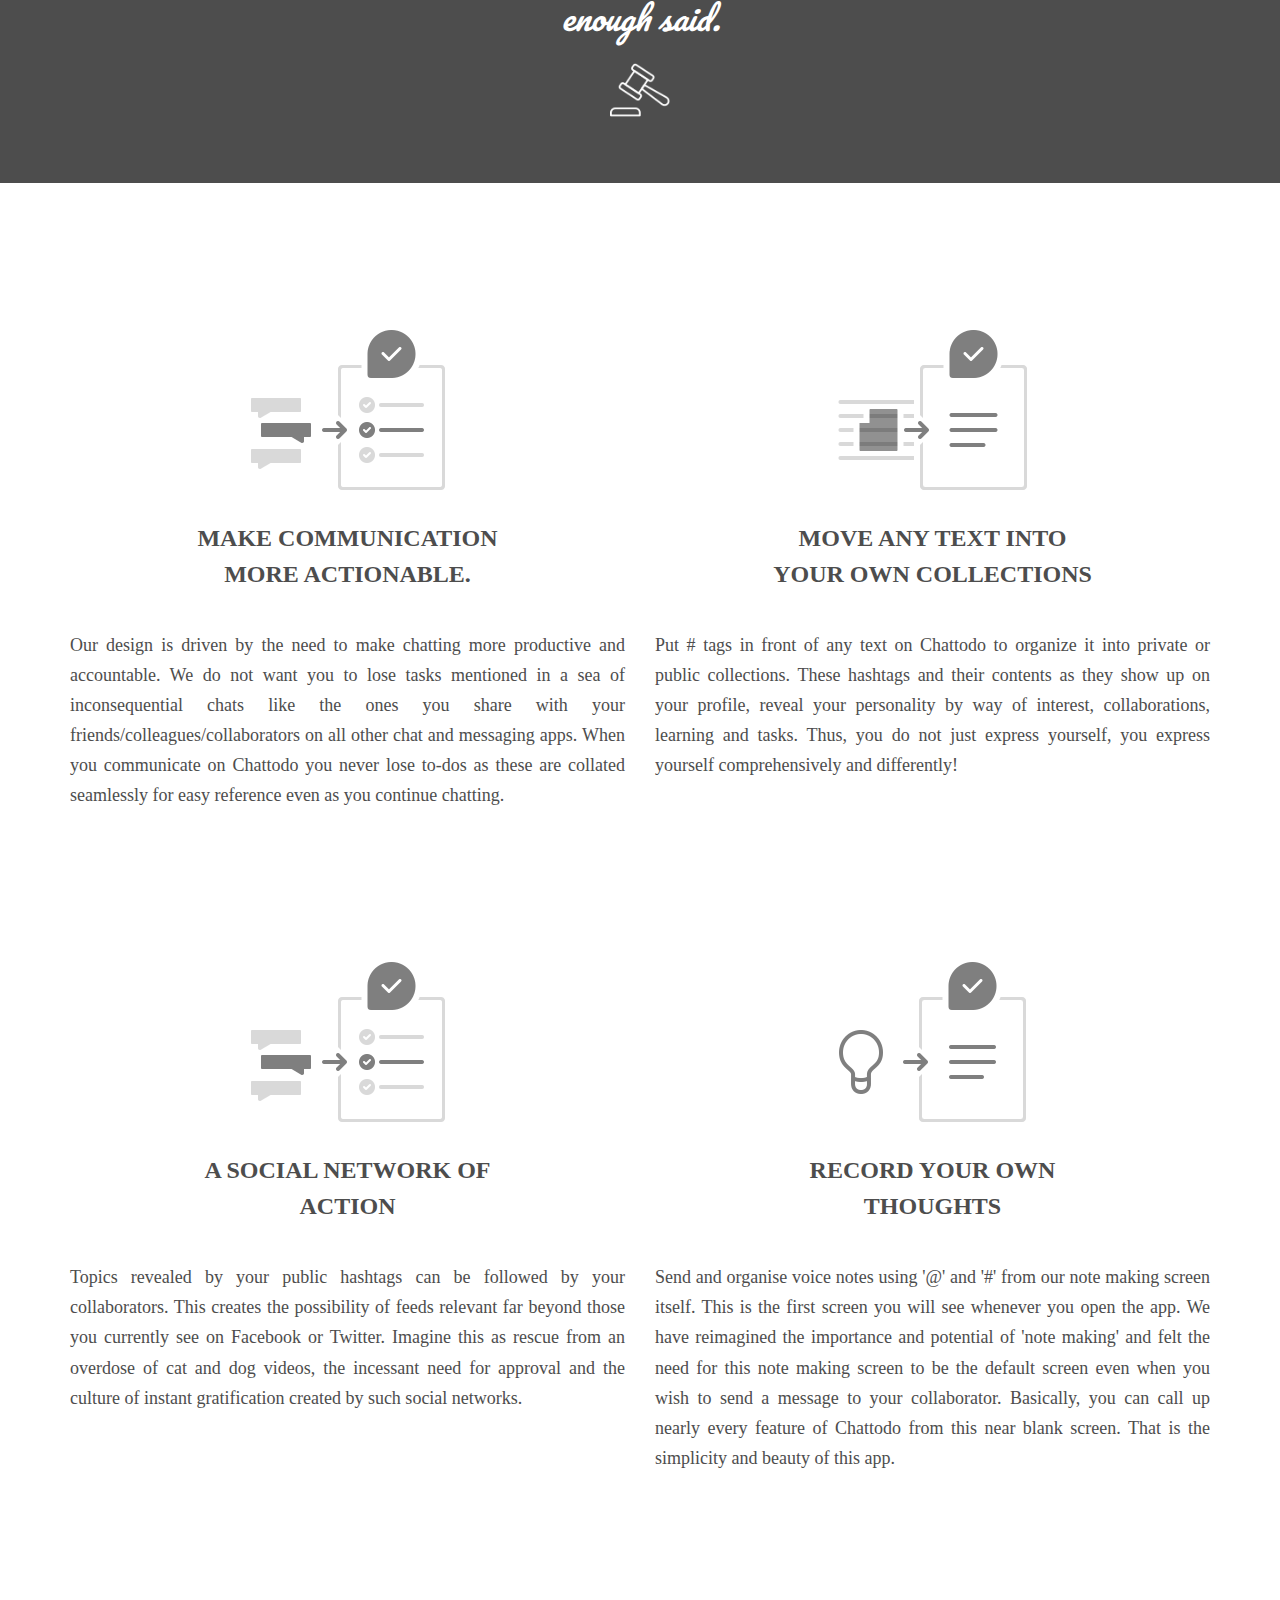
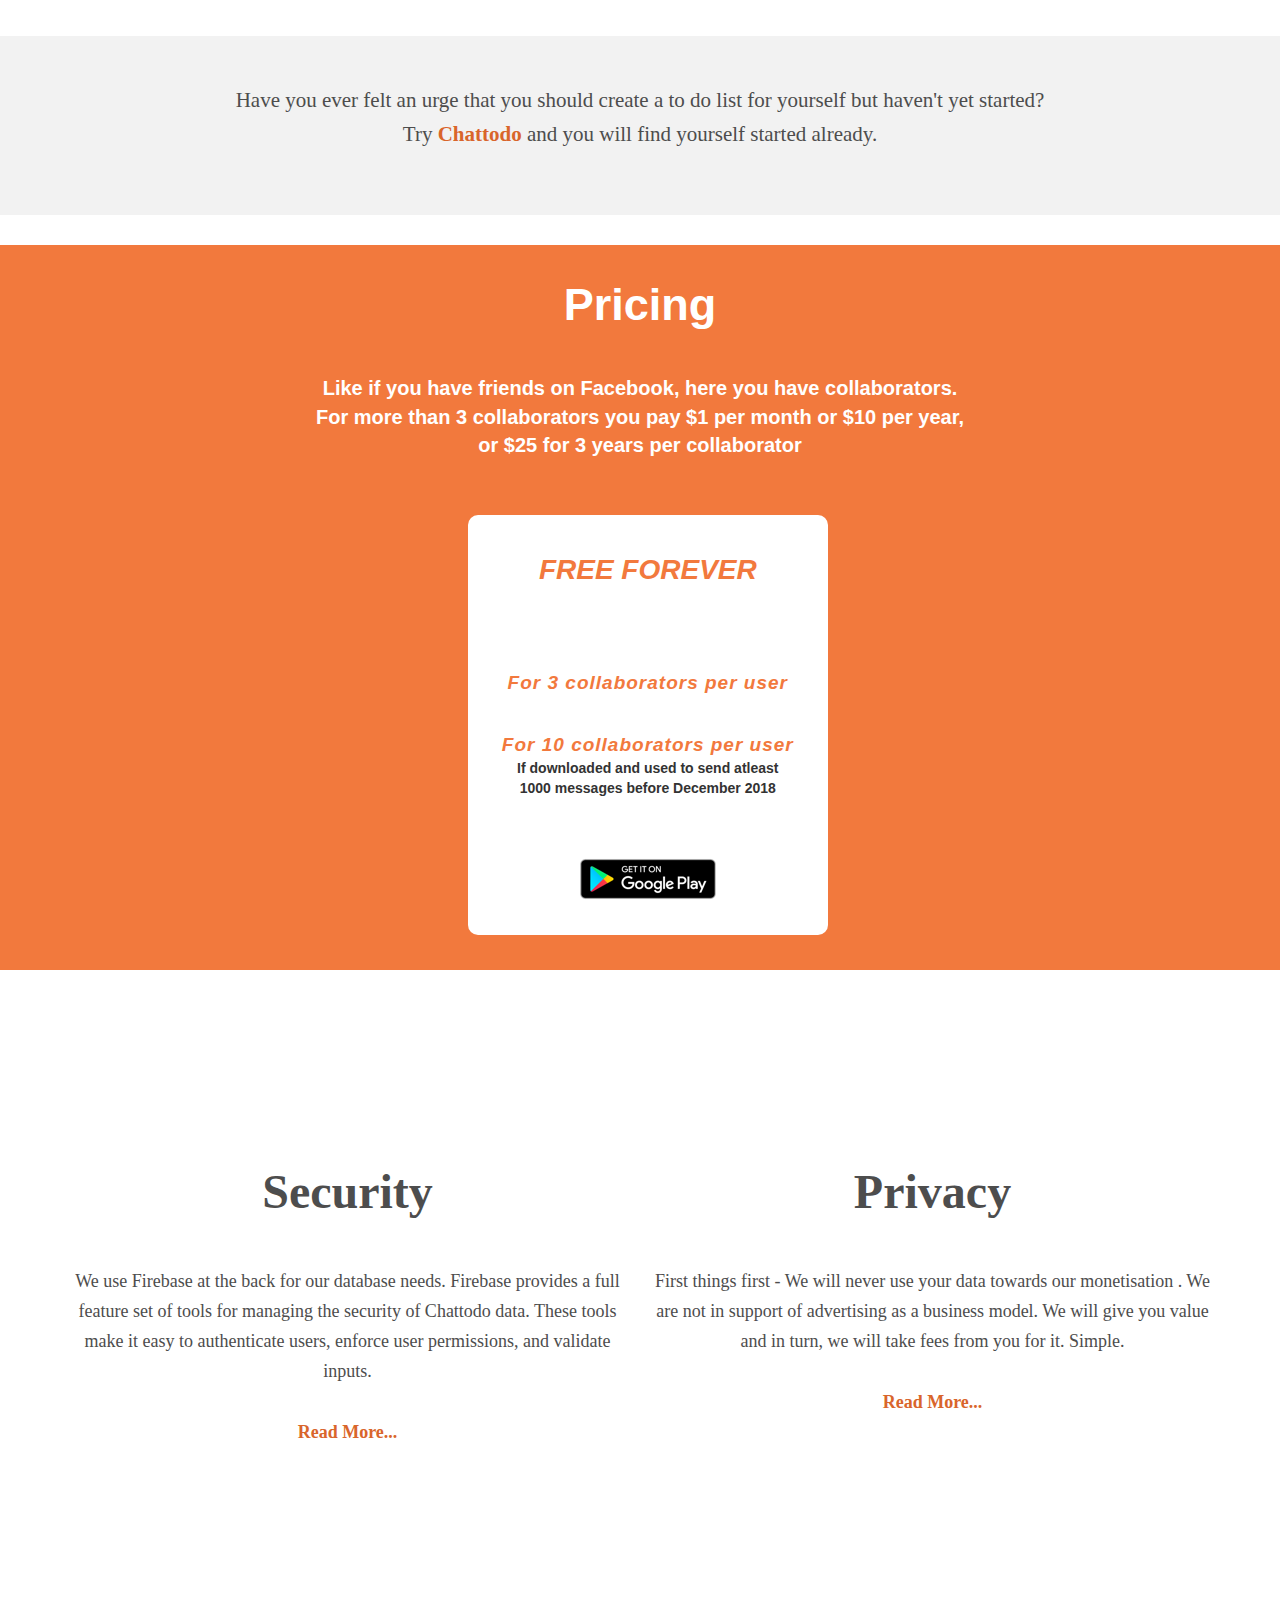
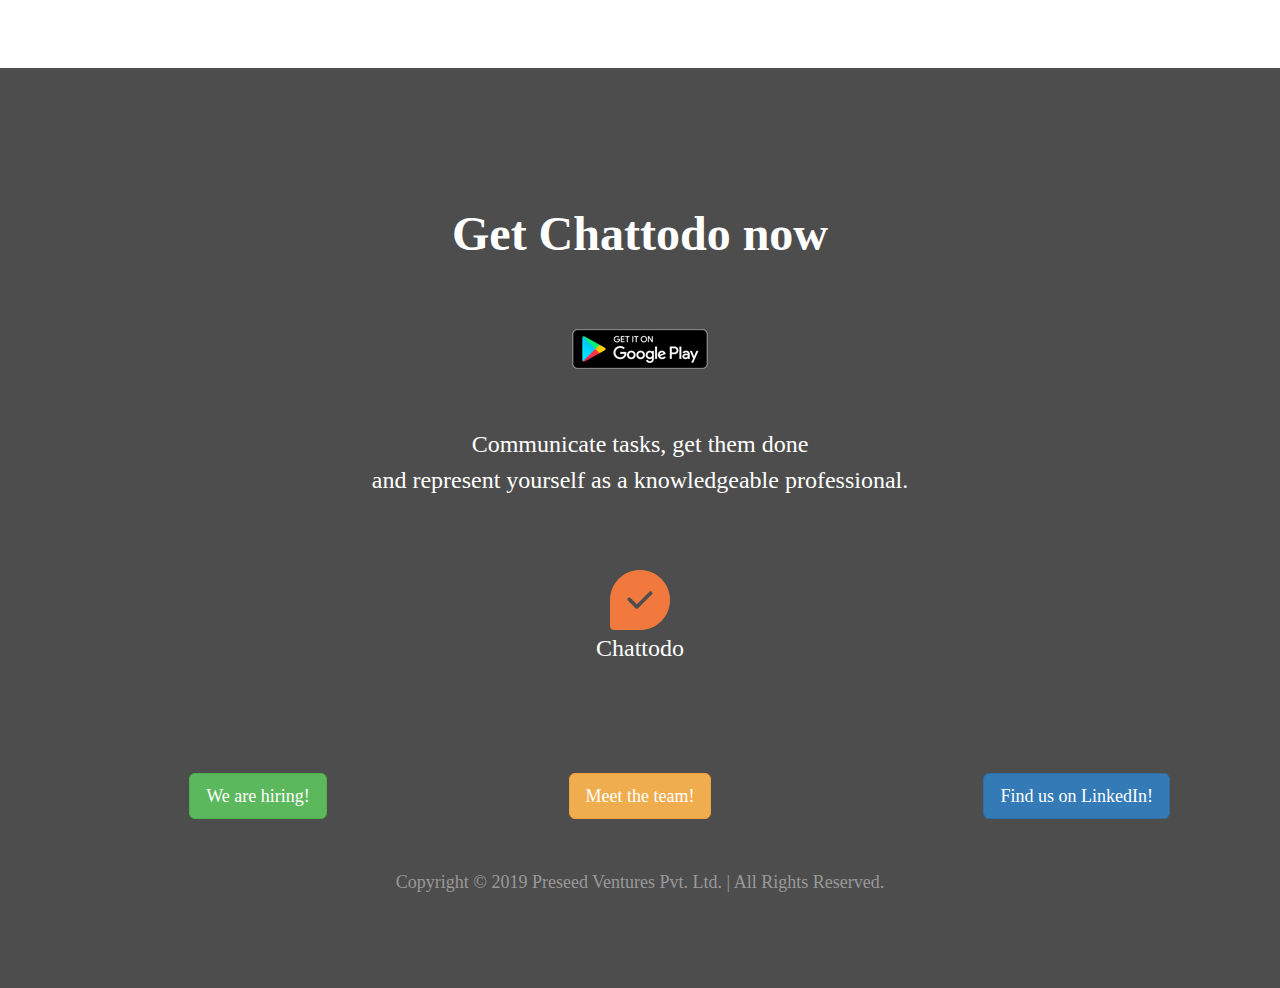
==== commit f18f3aad: "Update index.html" ====
--- a/index.html
+++ b/index.html
@@ -248,18 +248,18 @@
 <br>
 Chattodo
   </p>
-  <div class="row" style="margin-top:300px">
-    <div class="col-sm-1" style="margin-top:30px"></div>
-    <div class="col-sm-3" style="margin-top:30px">
+  <div class="row" style="margin-top:275px">
+    <div class="col-sm-1"></div>
+    <div class="col-sm-3">
       <p class="footer-link"><a href="http://www.chattodo.co/careers/index.html" target="_blank"><button type="button" class="btn-lg btn btn-success">We are hiring!</button></a></p>
     </div>
-    <div class="col-sm-4" style="margin-top:30px">
+    <div class="col-sm-4">
       <p class="footer-link"><a href="http://chattodo.teampage.io" target="_blank"><button type="button" class="btn-lg btn btn-warning">Meet the team!</button>
     </div>
-    <div class="footer-link" class="col-sm-3" style="margin-top:30px">
+    <div class="footer-link" class="col-sm-3">
       <p class="footer-link"><a href="https://www.linkedin.com/company/chattodo/" target="_blank"><button type="button" class="btn-lg btn btn-primary">Find us on LinkedIn!</button>
     </div>
-    <div class="col-sm-1" style="margin-top:30px"><br></div>
+    <div class="col-sm-1"><br></div>
   </div>
   <br>
   <p class="copyright container"><br>Copyright © 2019 Preseed Ventures Pvt. Ltd. | All Rights Reserved.</p>
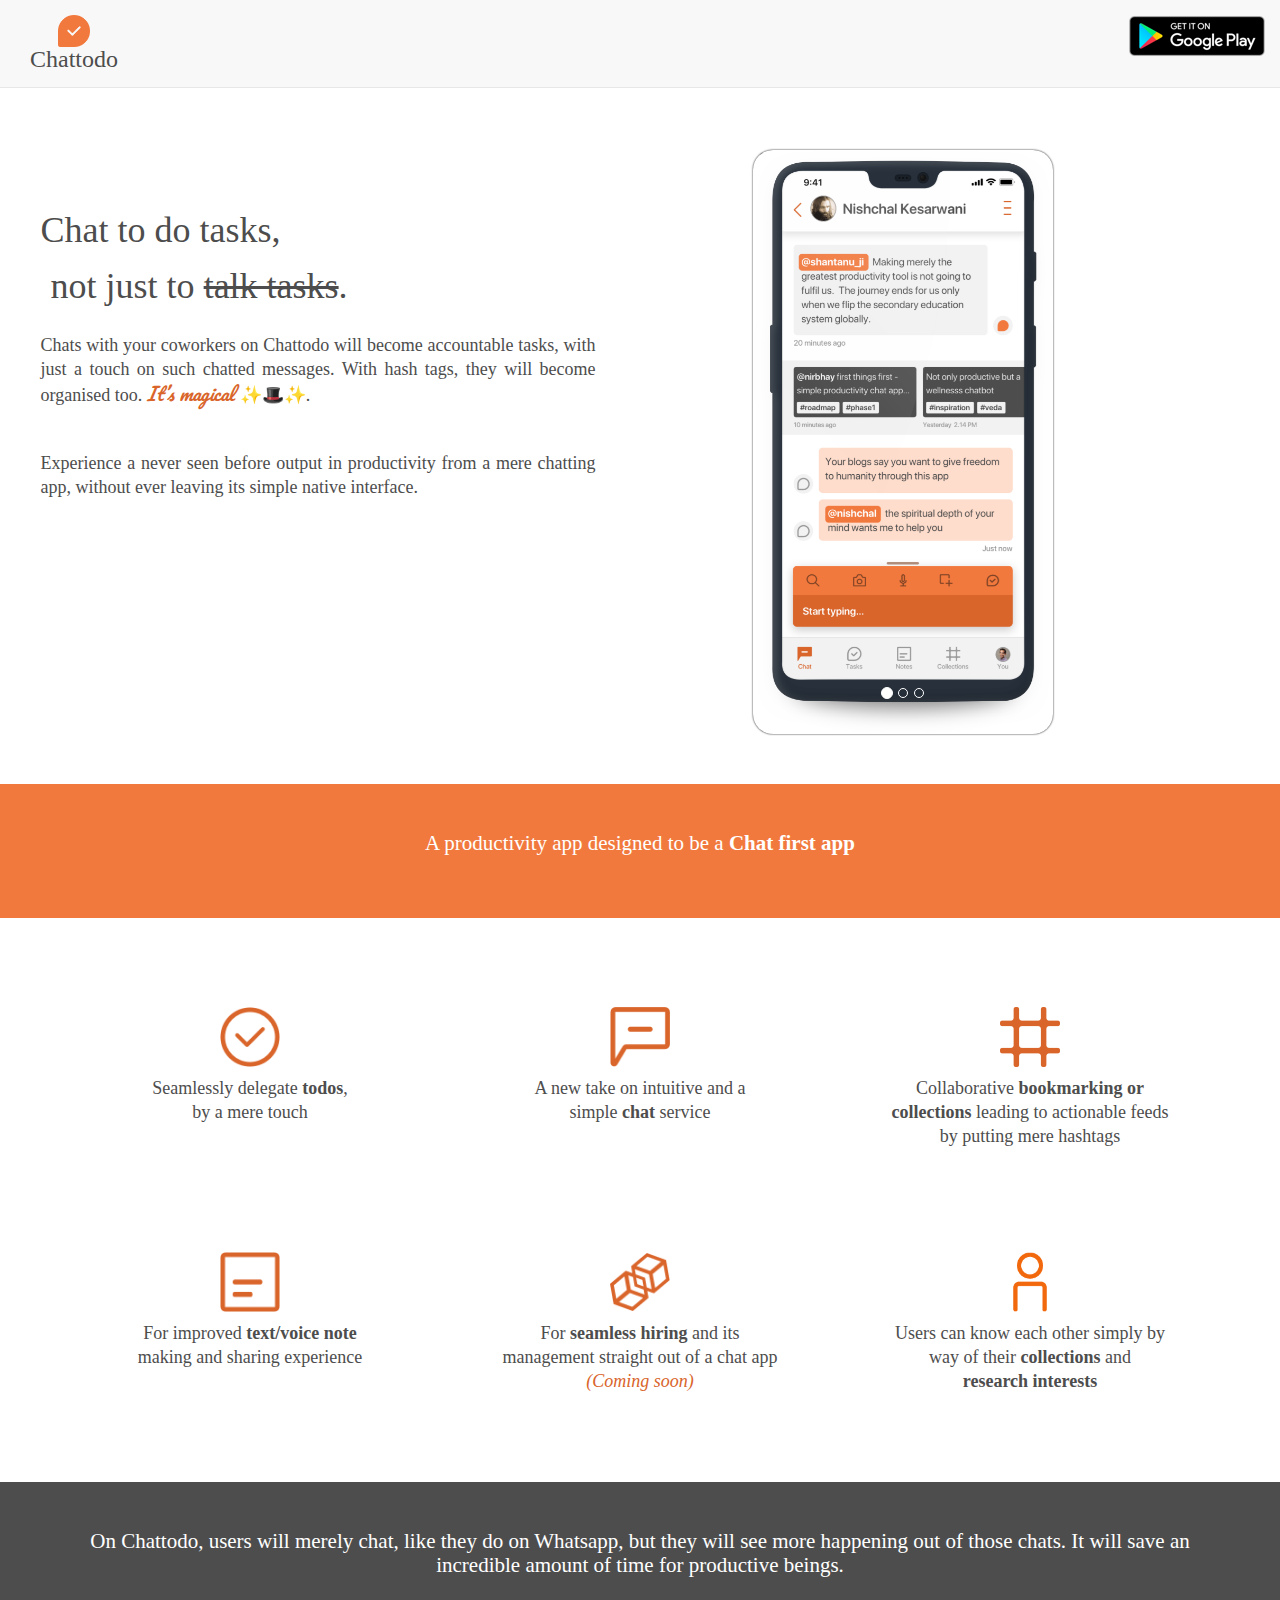
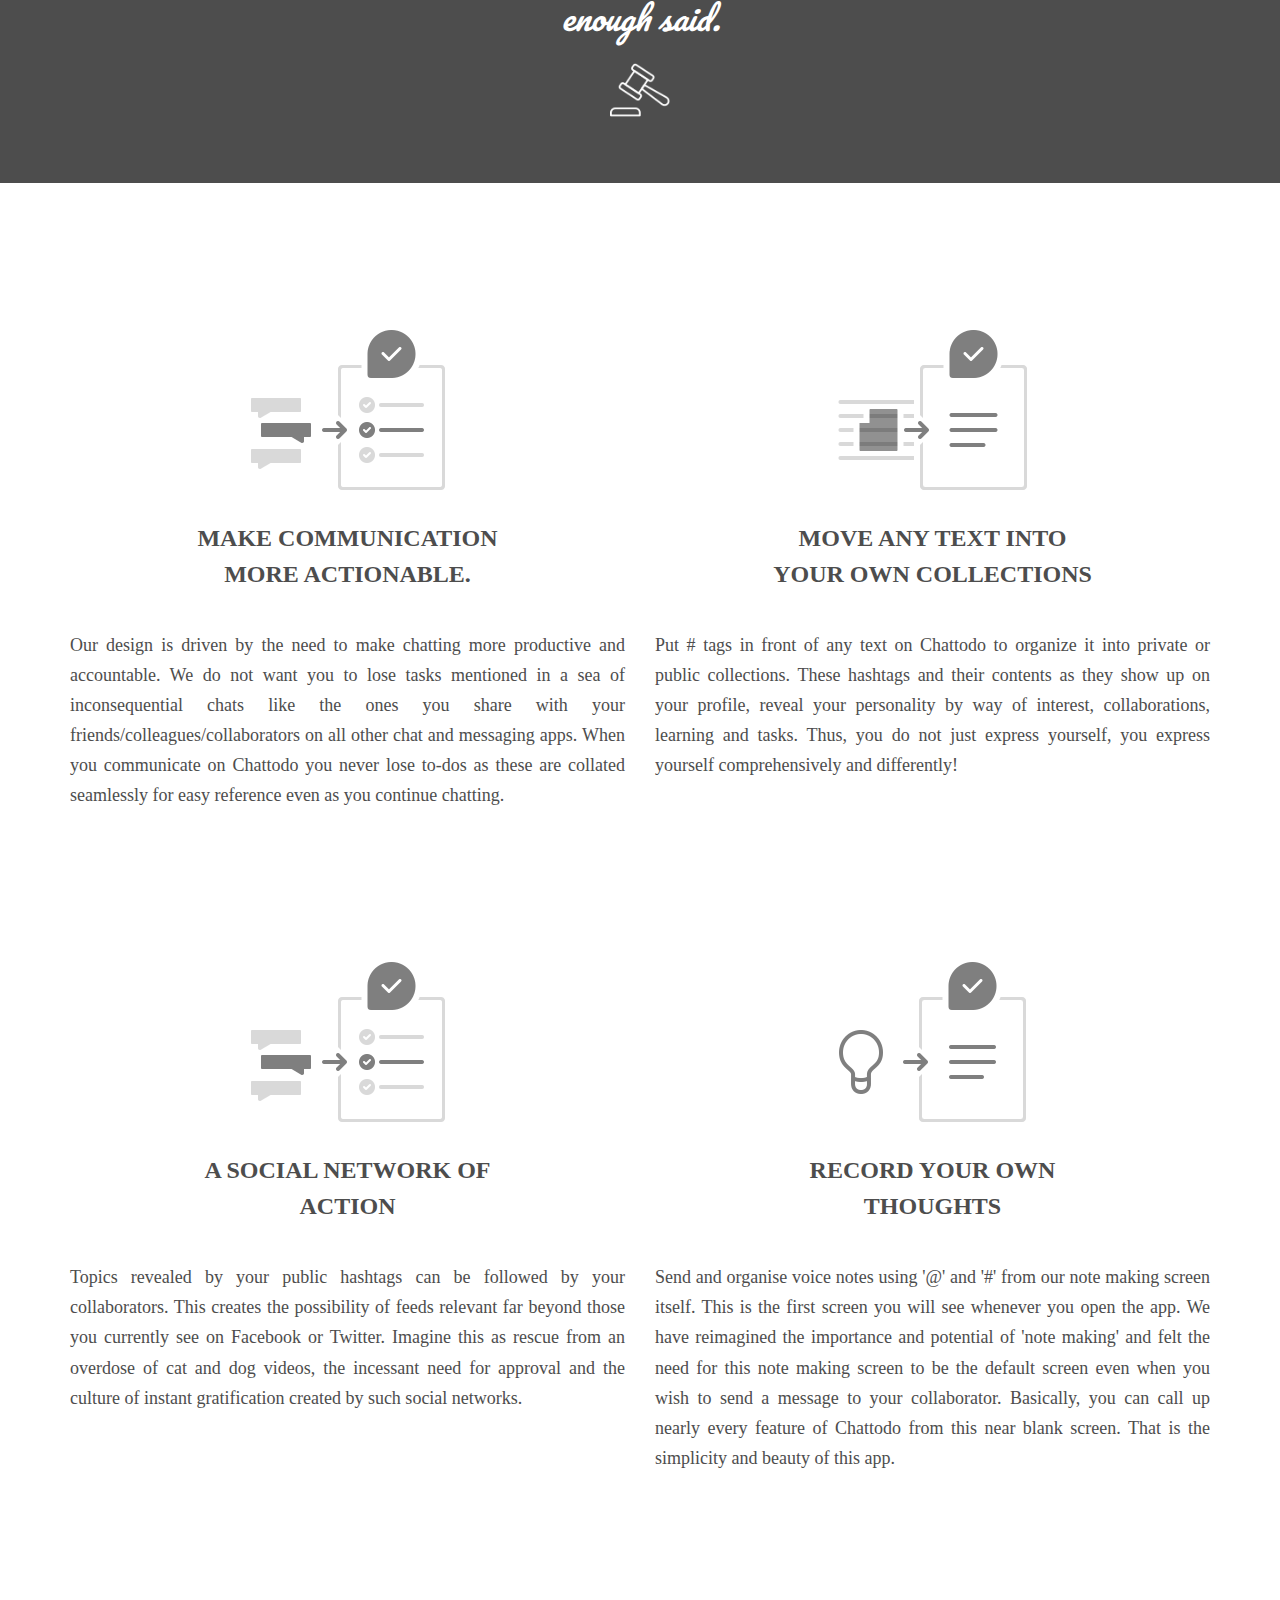
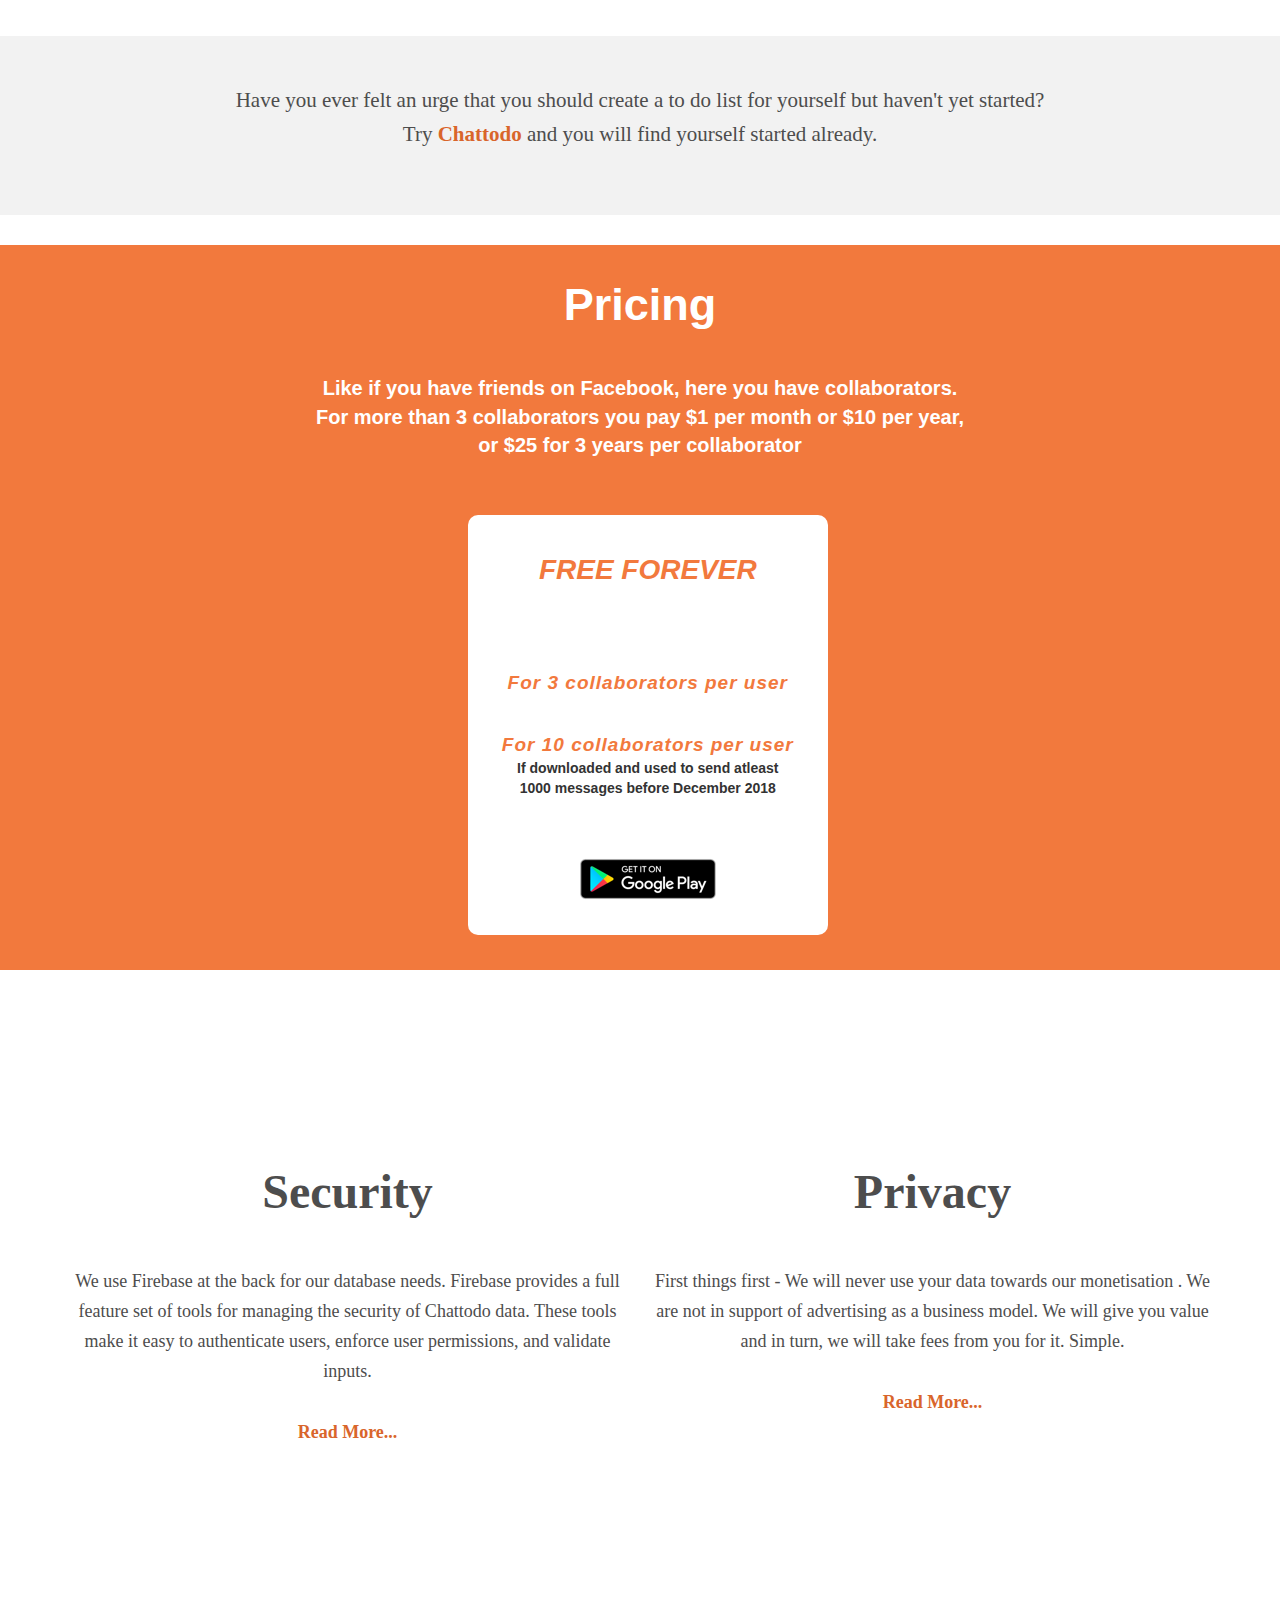
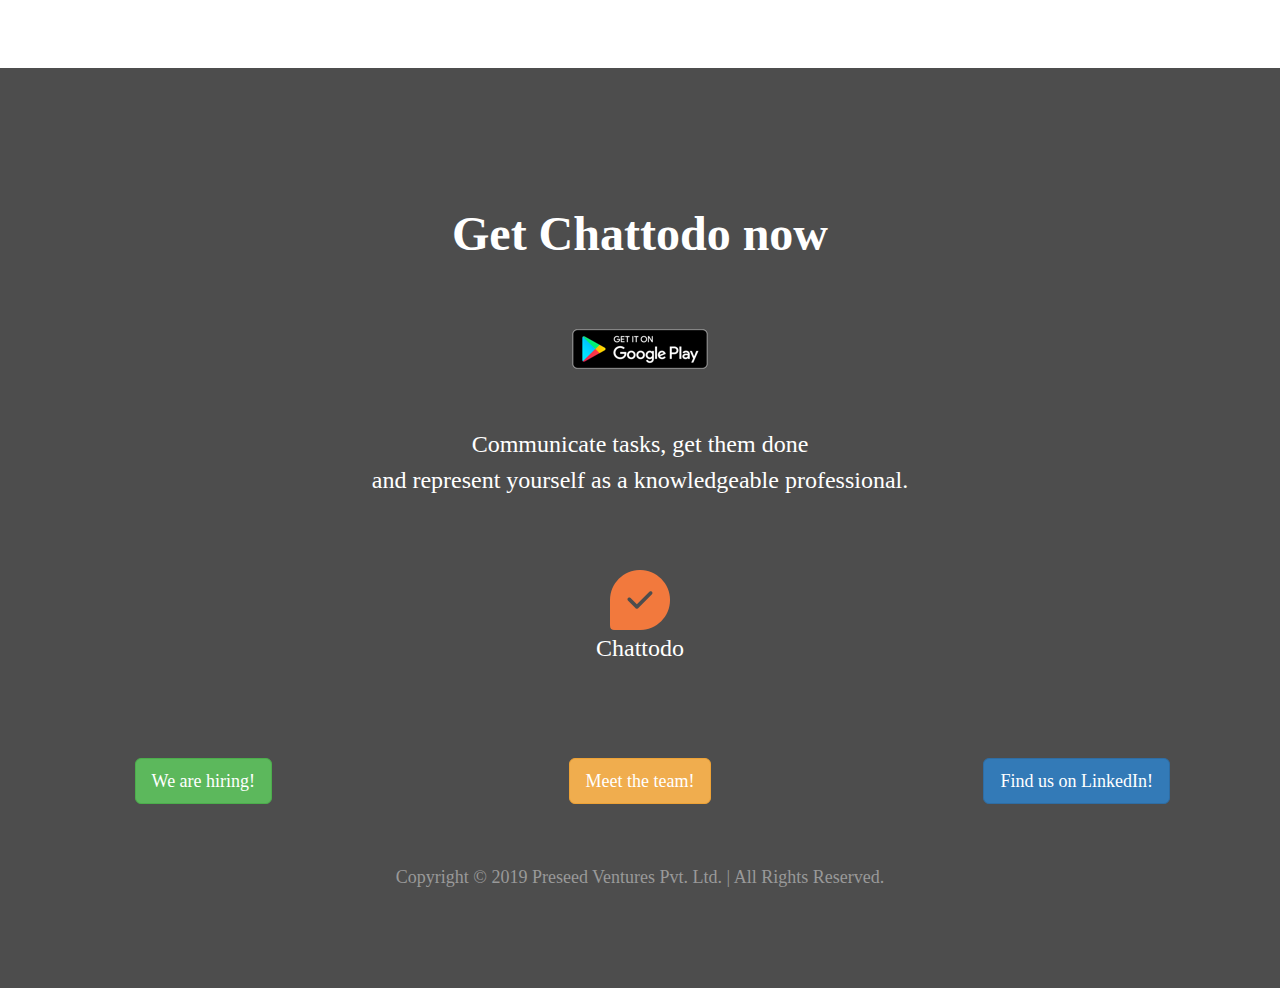
==== commit 78fb449b: "Update index.html" ====
--- a/index.html
+++ b/index.html
@@ -248,18 +248,16 @@
 <br>
 Chattodo
   </p>
-  <div class="row" style="margin-top:275px">
-    <div class="col-sm-1"></div>
-    <div class="col-sm-3">
+  <div class="row" style="margin-top:260px">
+    <div class="col-sm-4">
       <p class="footer-link"><a href="http://www.chattodo.co/careers/index.html" target="_blank"><button type="button" class="btn-lg btn btn-success">We are hiring!</button></a></p>
-    </div>
+    <br/></div>
     <div class="col-sm-4">
       <p class="footer-link"><a href="http://chattodo.teampage.io" target="_blank"><button type="button" class="btn-lg btn btn-warning">Meet the team!</button>
-    </div>
-    <div class="footer-link" class="col-sm-3">
+    <br/></div>
+    <div class="footer-link" class="col-sm-4">
       <p class="footer-link"><a href="https://www.linkedin.com/company/chattodo/" target="_blank"><button type="button" class="btn-lg btn btn-primary">Find us on LinkedIn!</button>
     </div>
-    <div class="col-sm-1"><br></div>
   </div>
   <br>
   <p class="copyright container"><br>Copyright © 2019 Preseed Ventures Pvt. Ltd. | All Rights Reserved.</p>
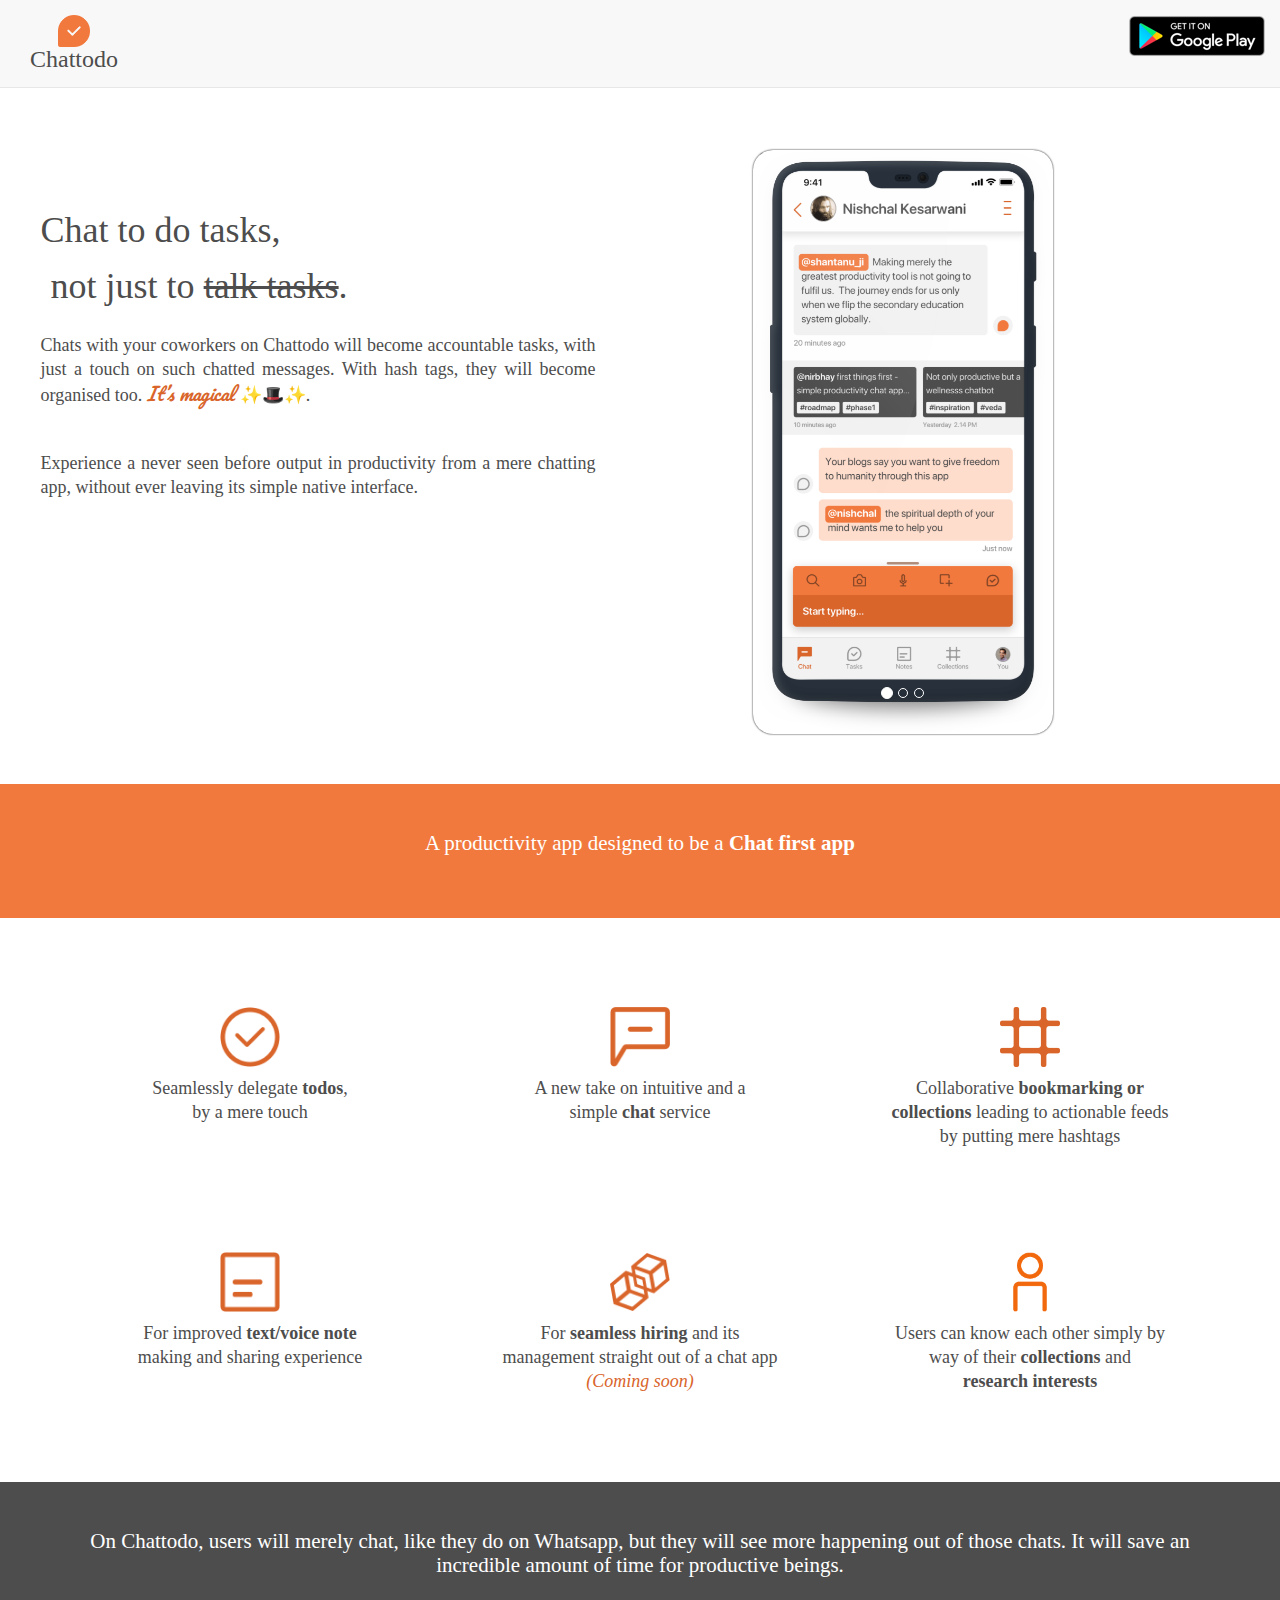
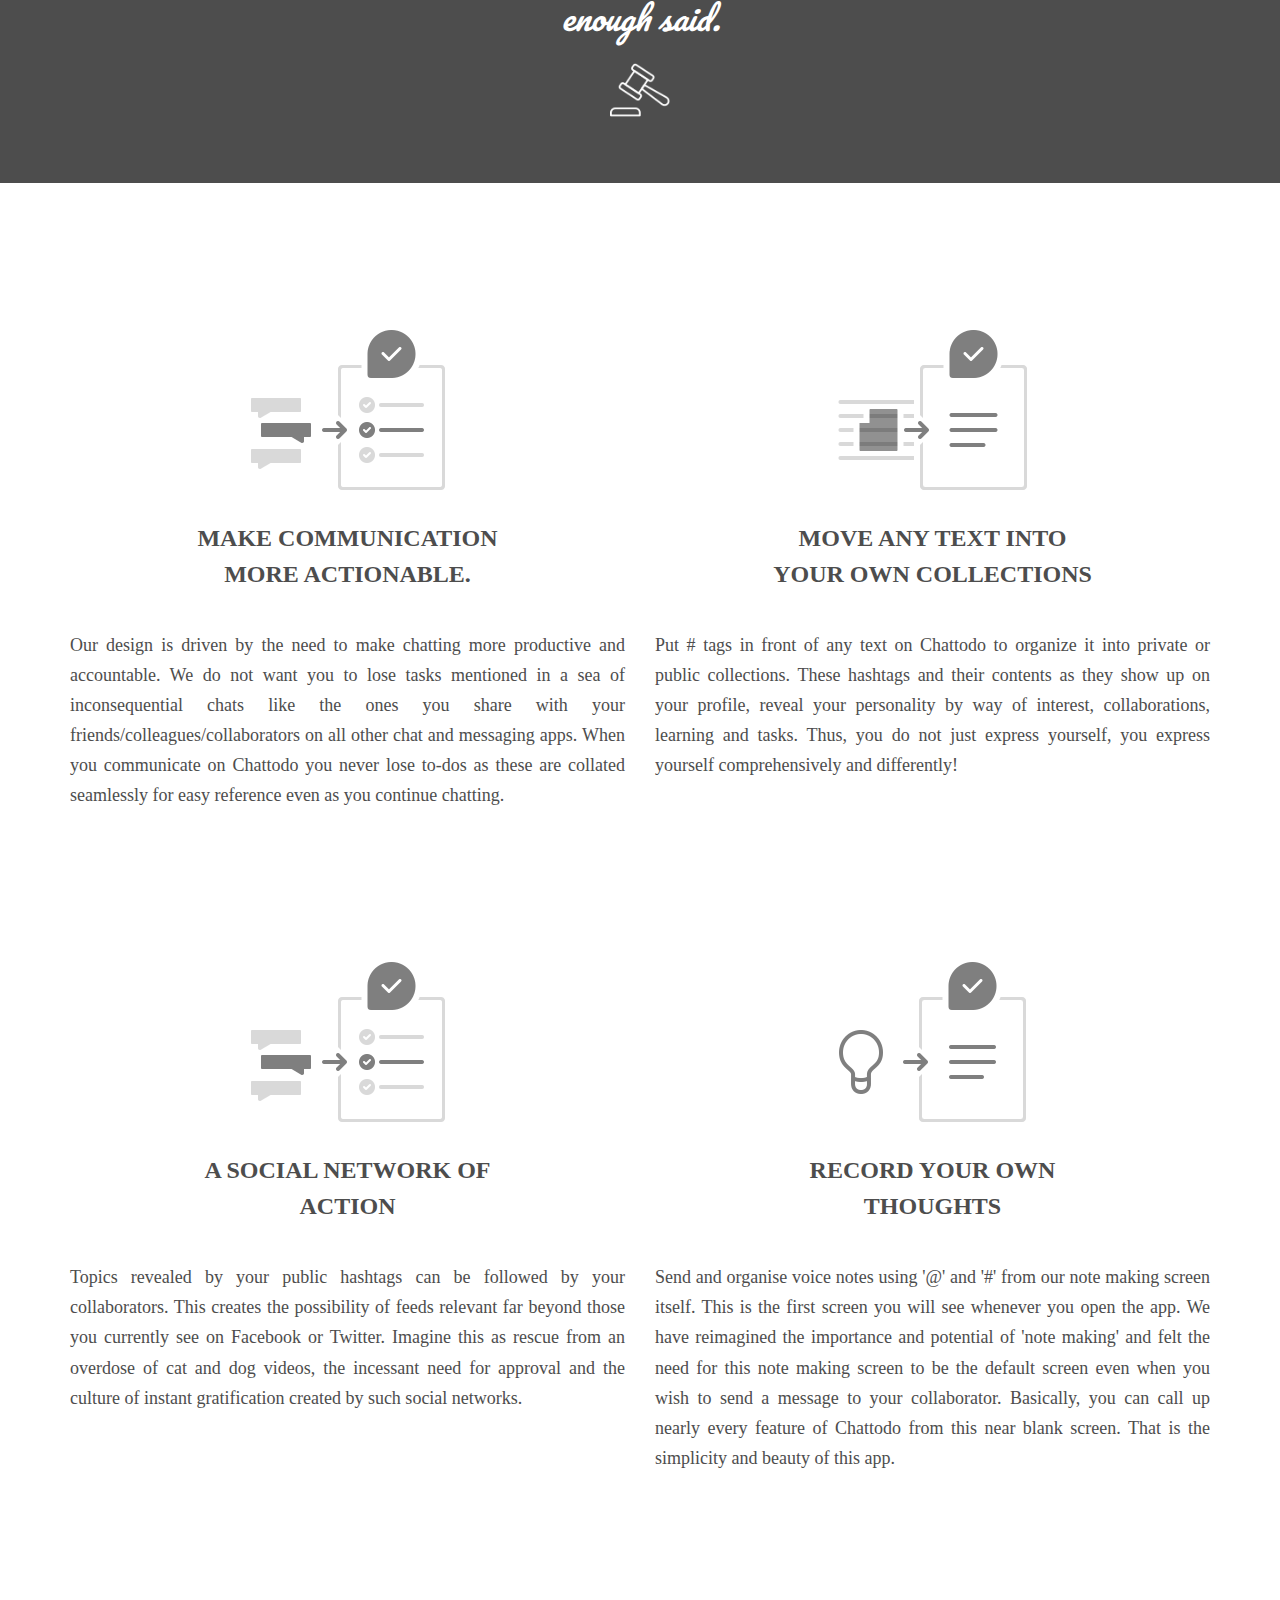
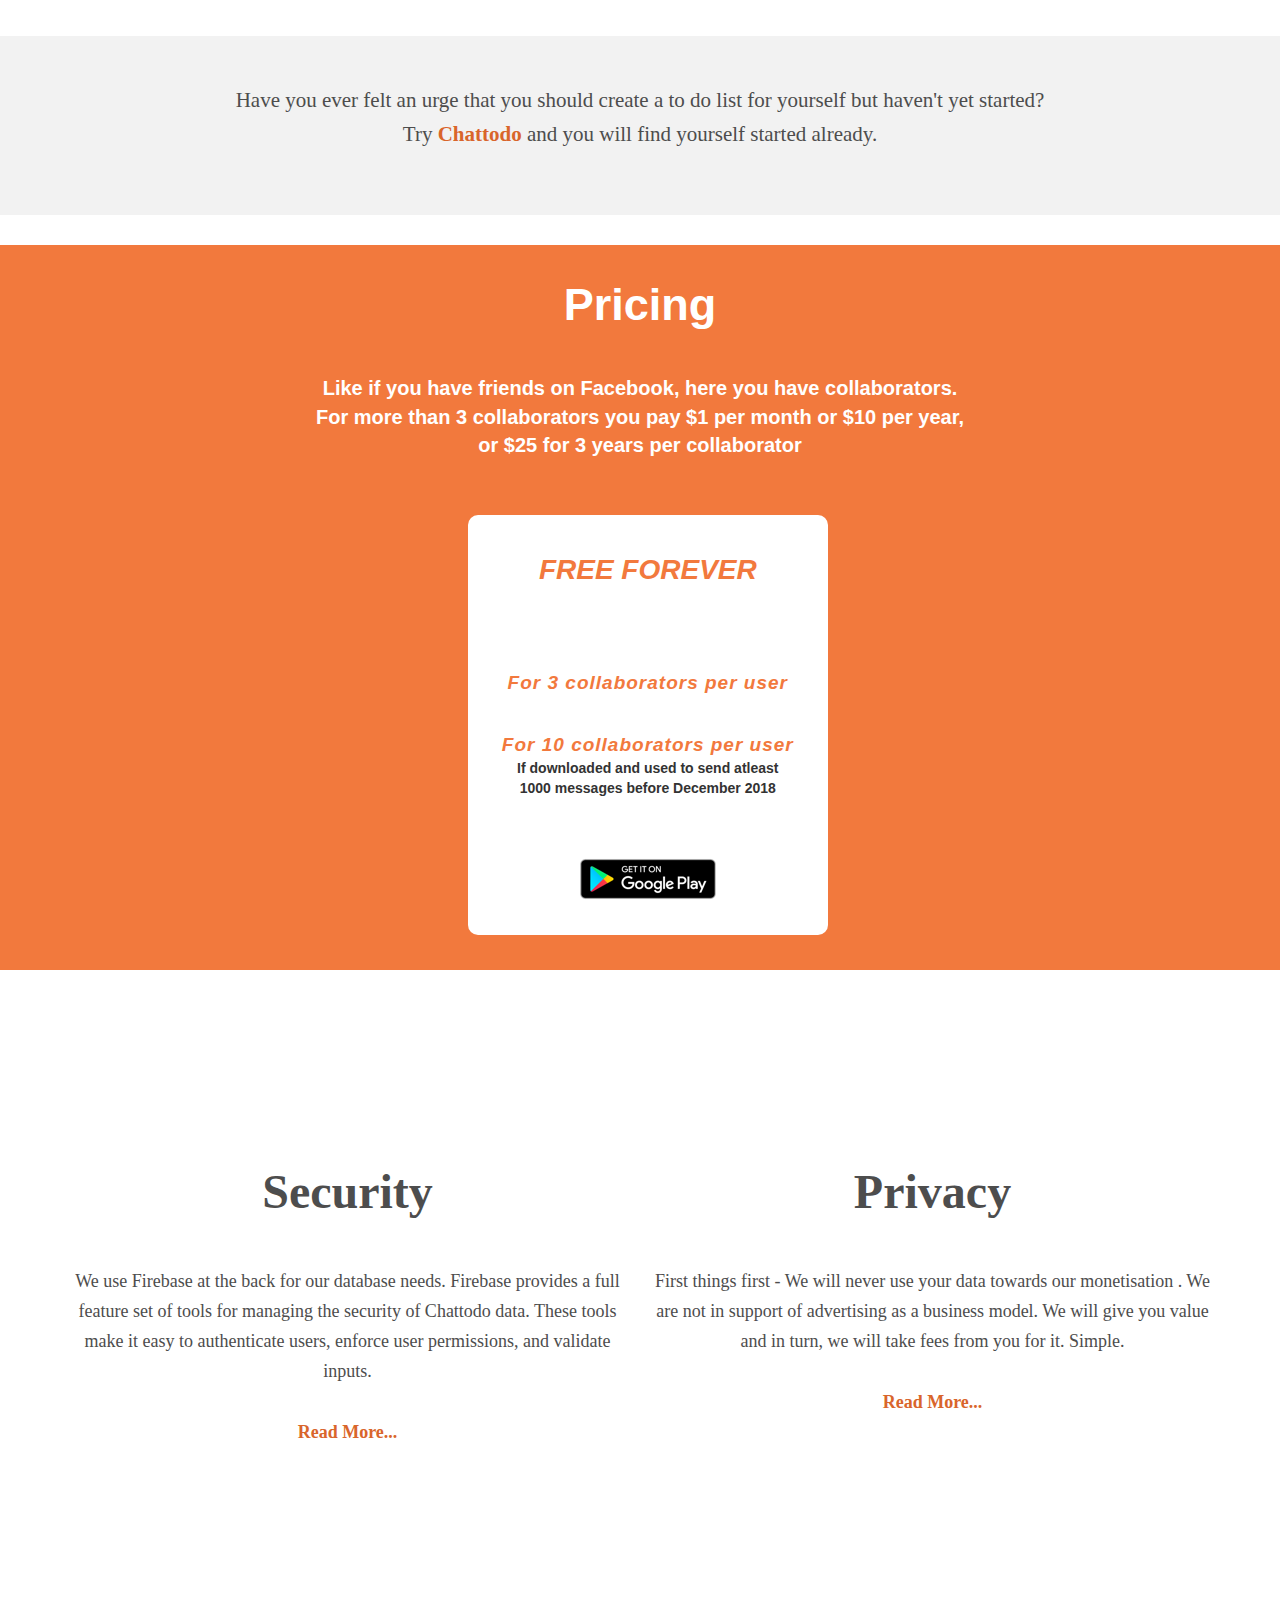
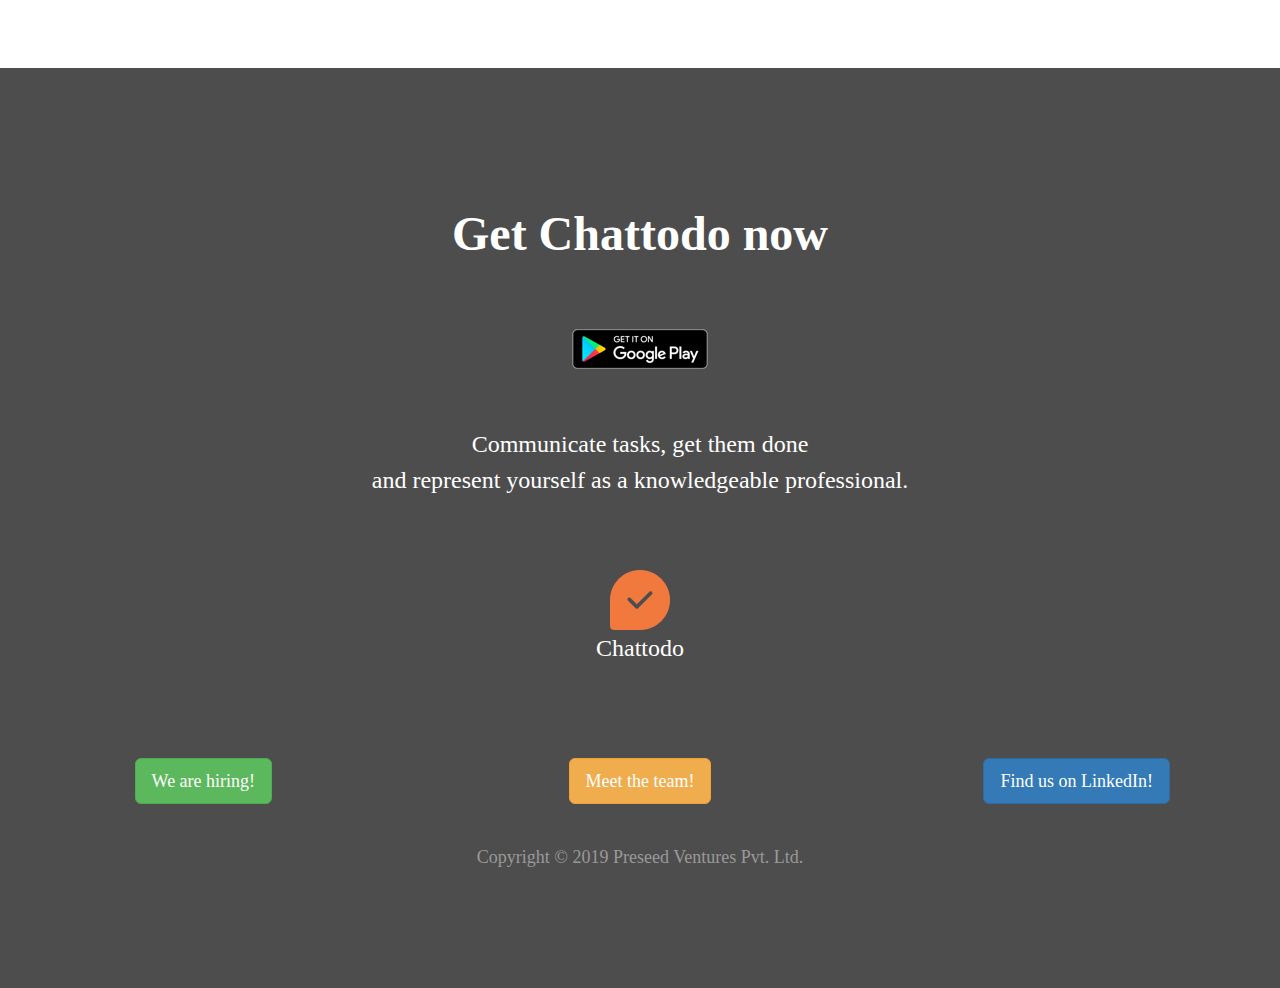
==== commit 4087601d: "Update index.html" ====
--- a/index.html
+++ b/index.html
@@ -253,14 +253,13 @@
       <p class="footer-link"><a href="http://www.chattodo.co/careers/index.html" target="_blank"><button type="button" class="btn-lg btn btn-success">We are hiring!</button></a></p>
     <br/></div>
     <div class="col-sm-4">
-      <p class="footer-link"><a href="http://chattodo.teampage.io" target="_blank"><button type="button" class="btn-lg btn btn-warning">Meet the team!</button>
+      <p class="footer-link"><a href="http://chattodo.teampage.io" target="_blank"><button type="button" class="btn-lg btn btn-warning">Meet the team!</button></a></p>
     <br/></div>
-    <div class="footer-link" class="col-sm-4">
-      <p class="footer-link"><a href="https://www.linkedin.com/company/chattodo/" target="_blank"><button type="button" class="btn-lg btn btn-primary">Find us on LinkedIn!</button>
-    </div>
-  </div>
-  <br>
-  <p class="copyright container"><br>Copyright © 2019 Preseed Ventures Pvt. Ltd. | All Rights Reserved.</p>
+    <div class="col-sm-4">
+      <p class="footer-link"><a href="https://www.linkedin.com/company/chattodo/" target="_blank"><button type="button" class="btn-lg btn btn-primary">Find us on LinkedIn!</button></a></p>
+    </div>
+  </div>
+  <p class="copyright container"><br>Copyright © 2019 Preseed Ventures Pvt. Ltd.</p>
 </div>
 </body>
 </html>
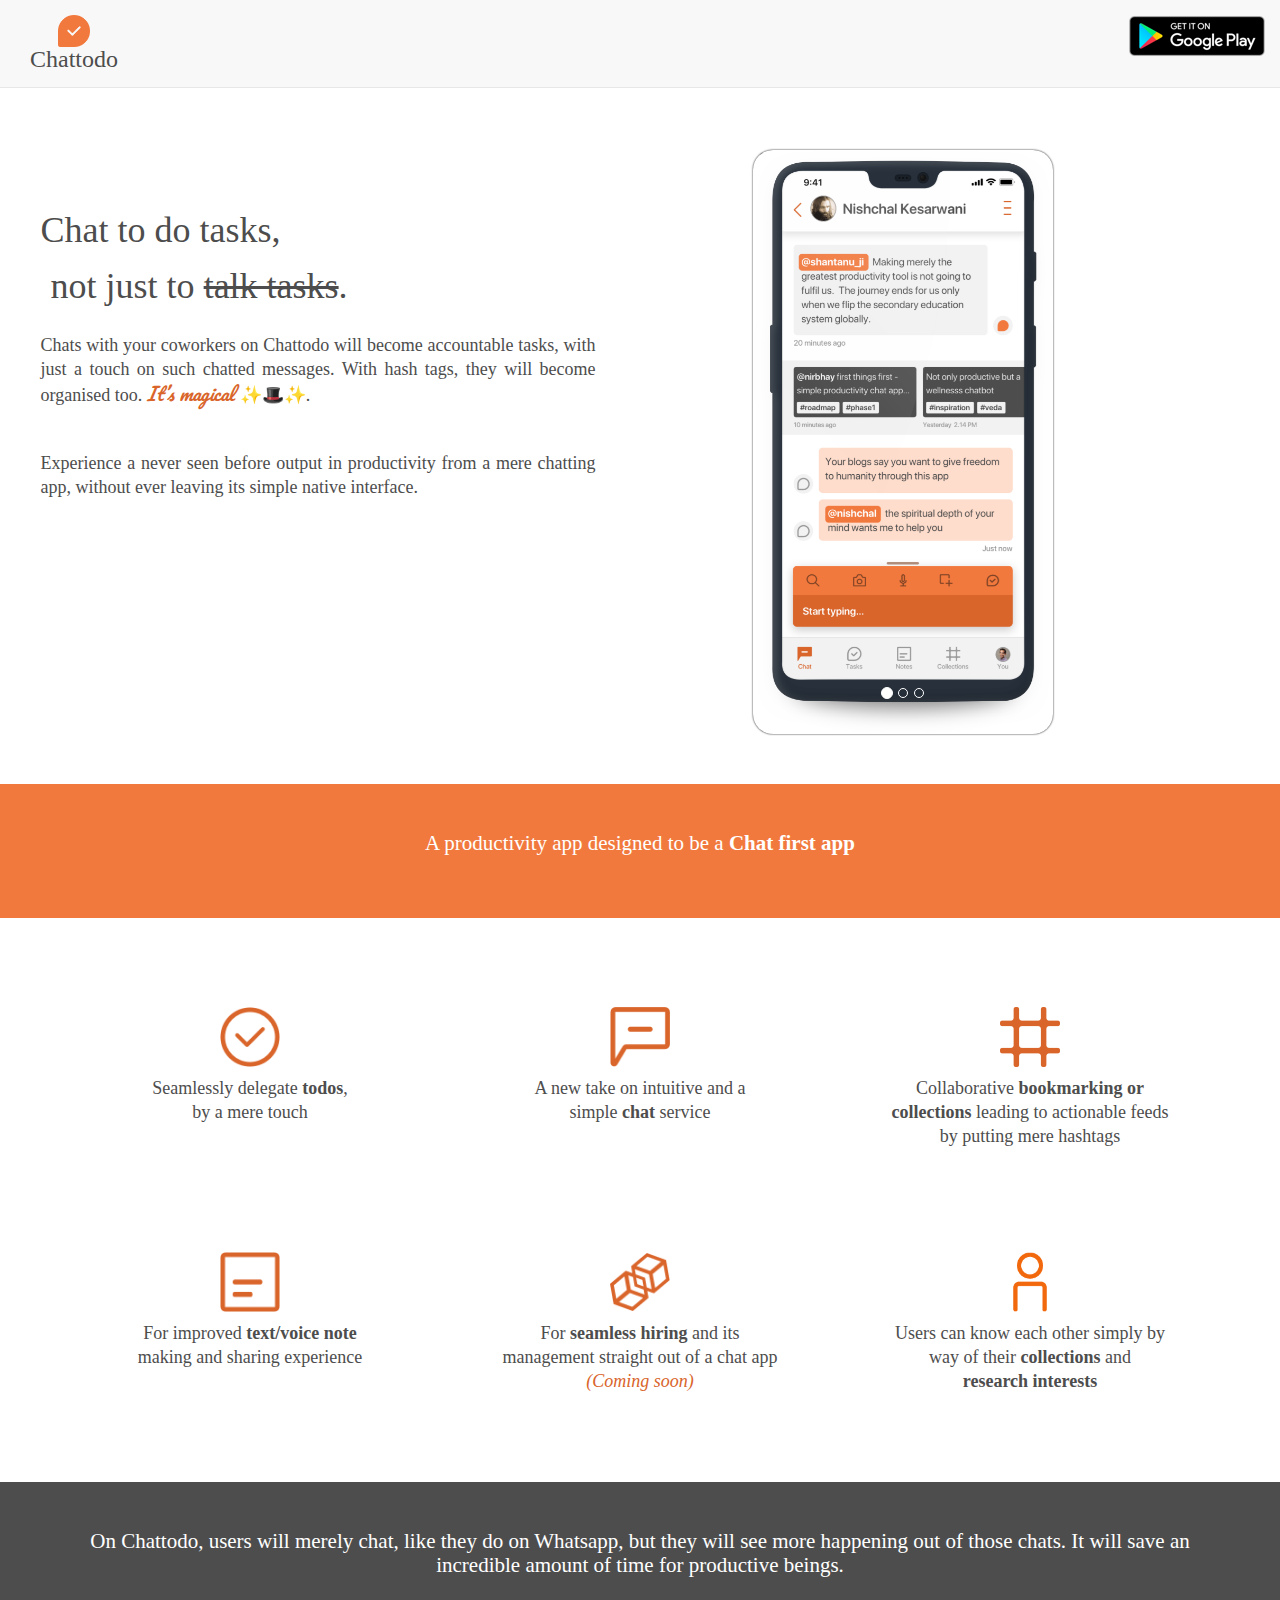
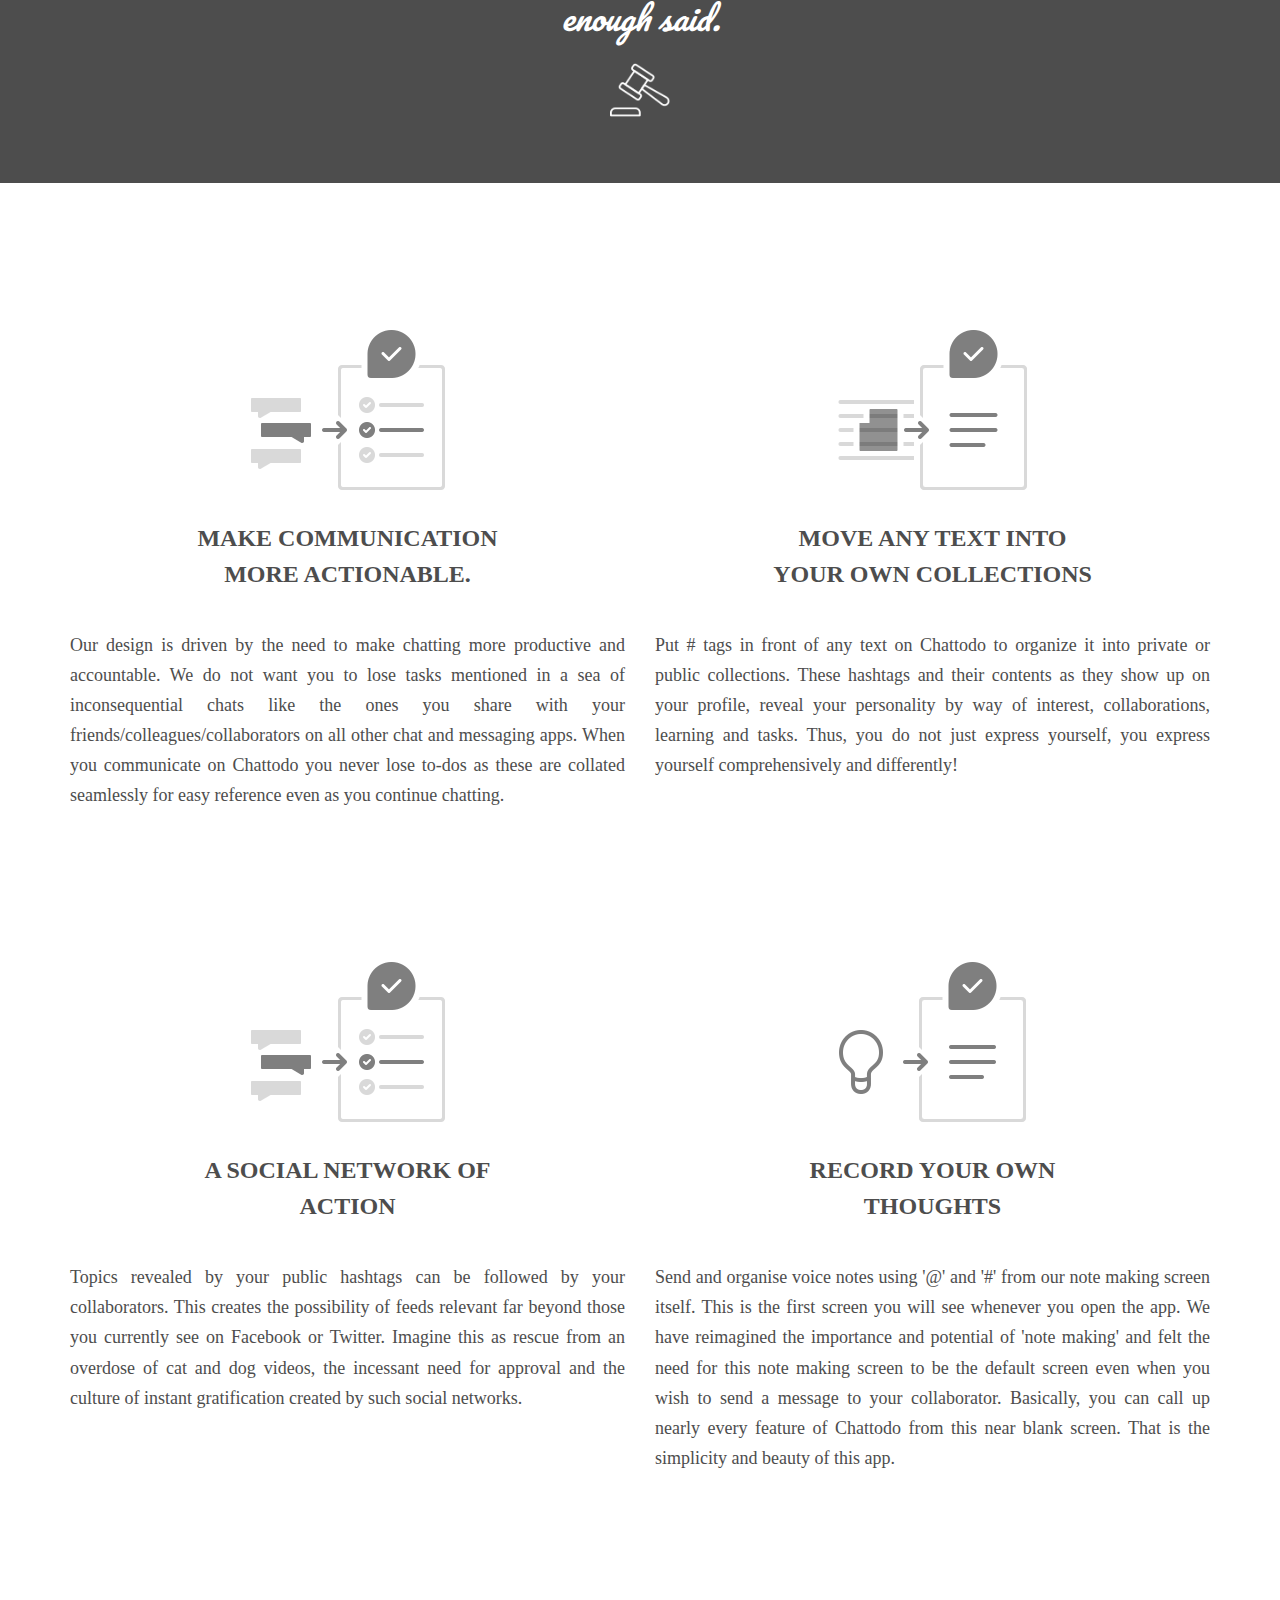
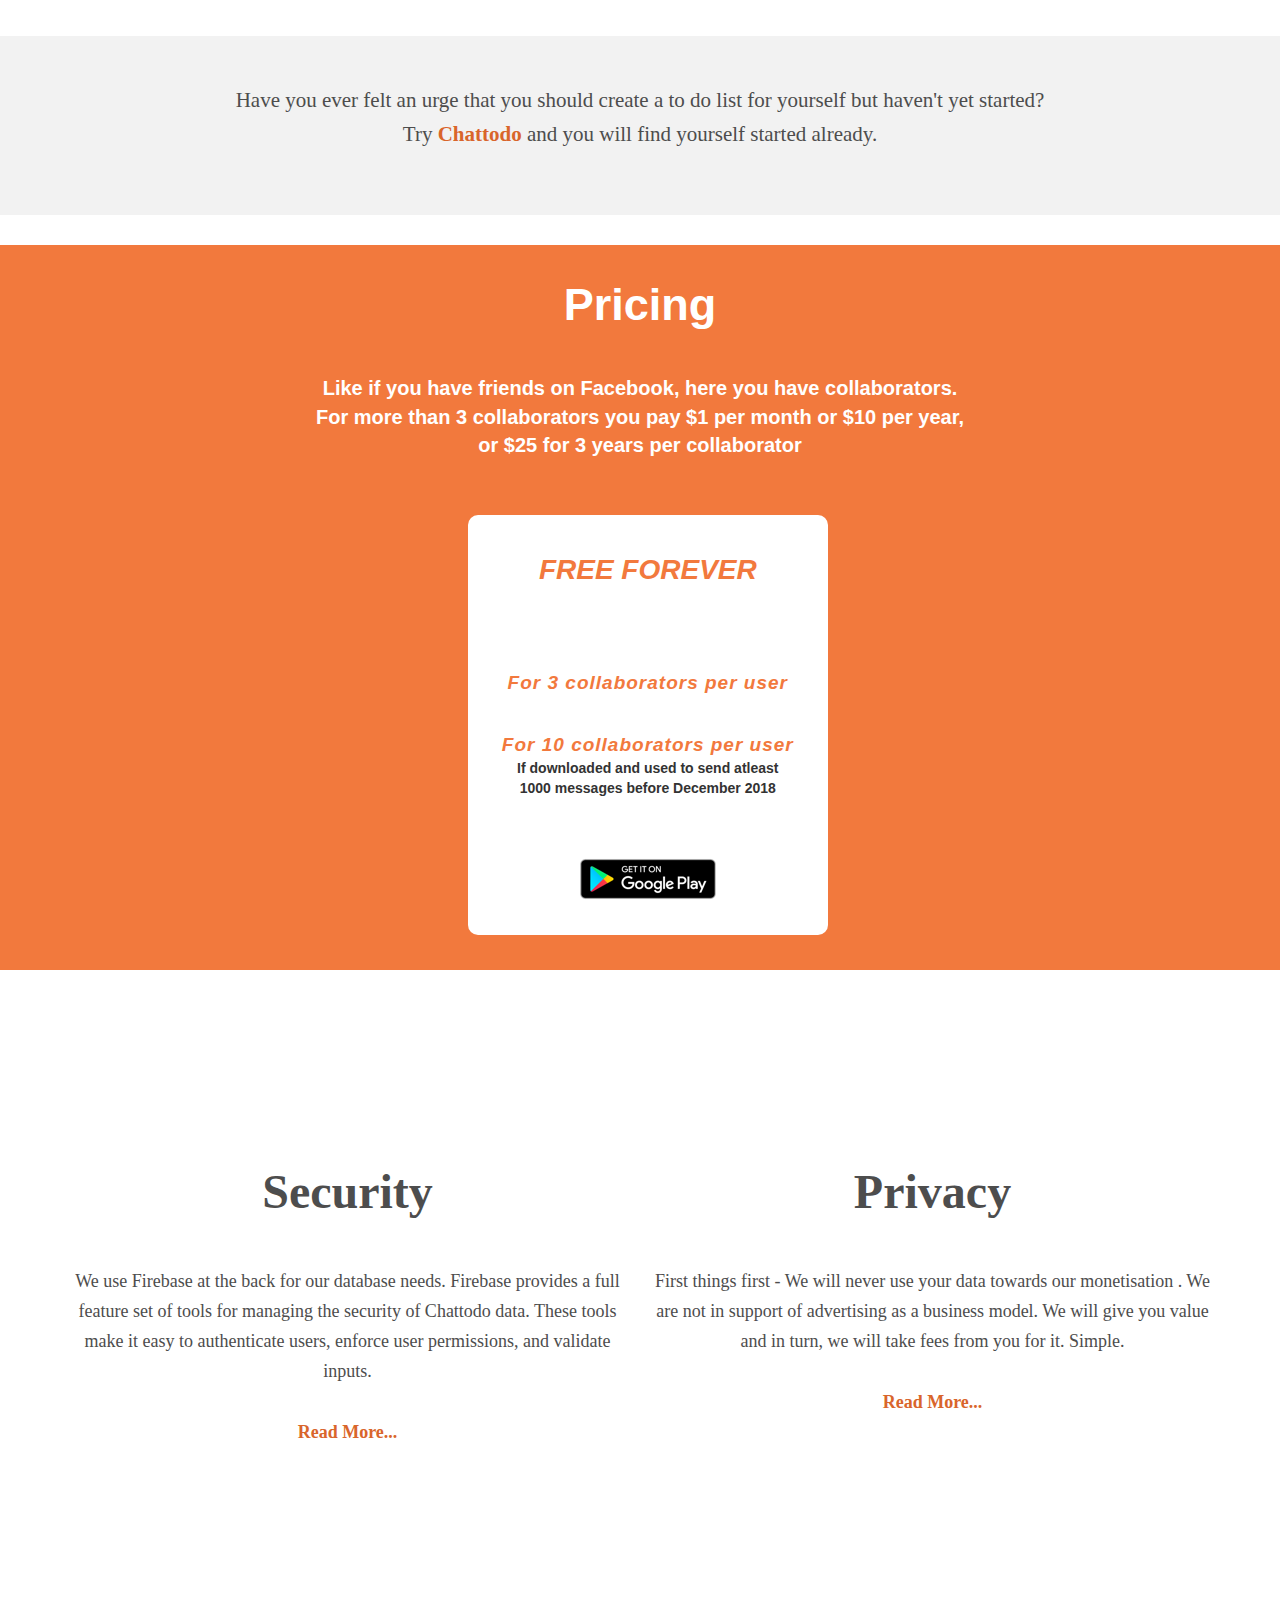
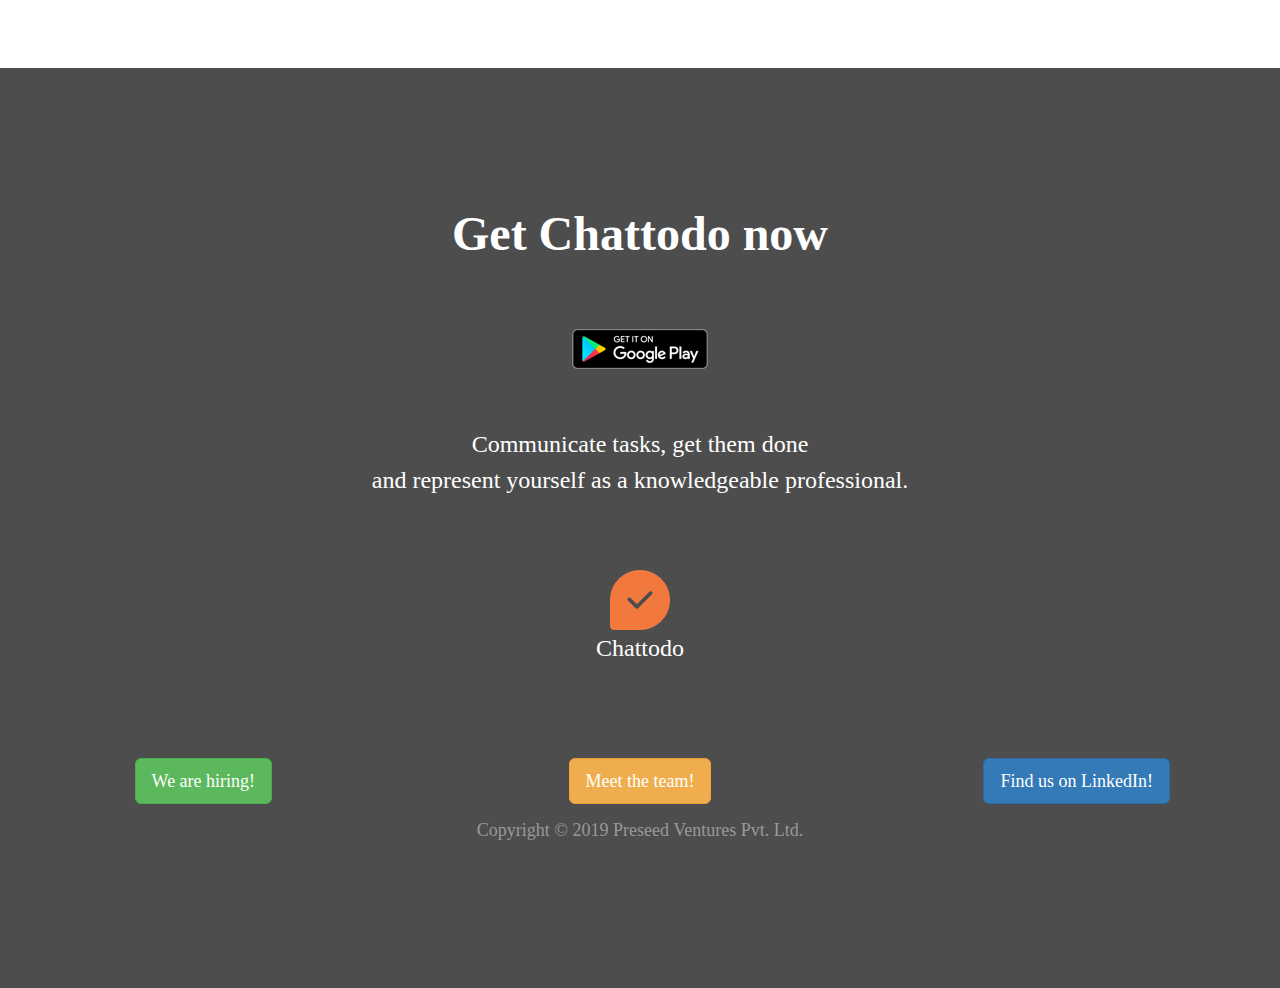
==== commit 98c54cb3: "Update index.html" ====
--- a/index.html
+++ b/index.html
@@ -259,7 +259,7 @@
       <p class="footer-link"><a href="https://www.linkedin.com/company/chattodo/" target="_blank"><button type="button" class="btn-lg btn btn-primary">Find us on LinkedIn!</button></a></p>
     </div>
   </div>
-  <p class="copyright container"><br>Copyright © 2019 Preseed Ventures Pvt. Ltd.</p>
+  <p class="copyright container">Copyright © 2019 Preseed Ventures Pvt. Ltd.</p>
 </div>
 </body>
 </html>
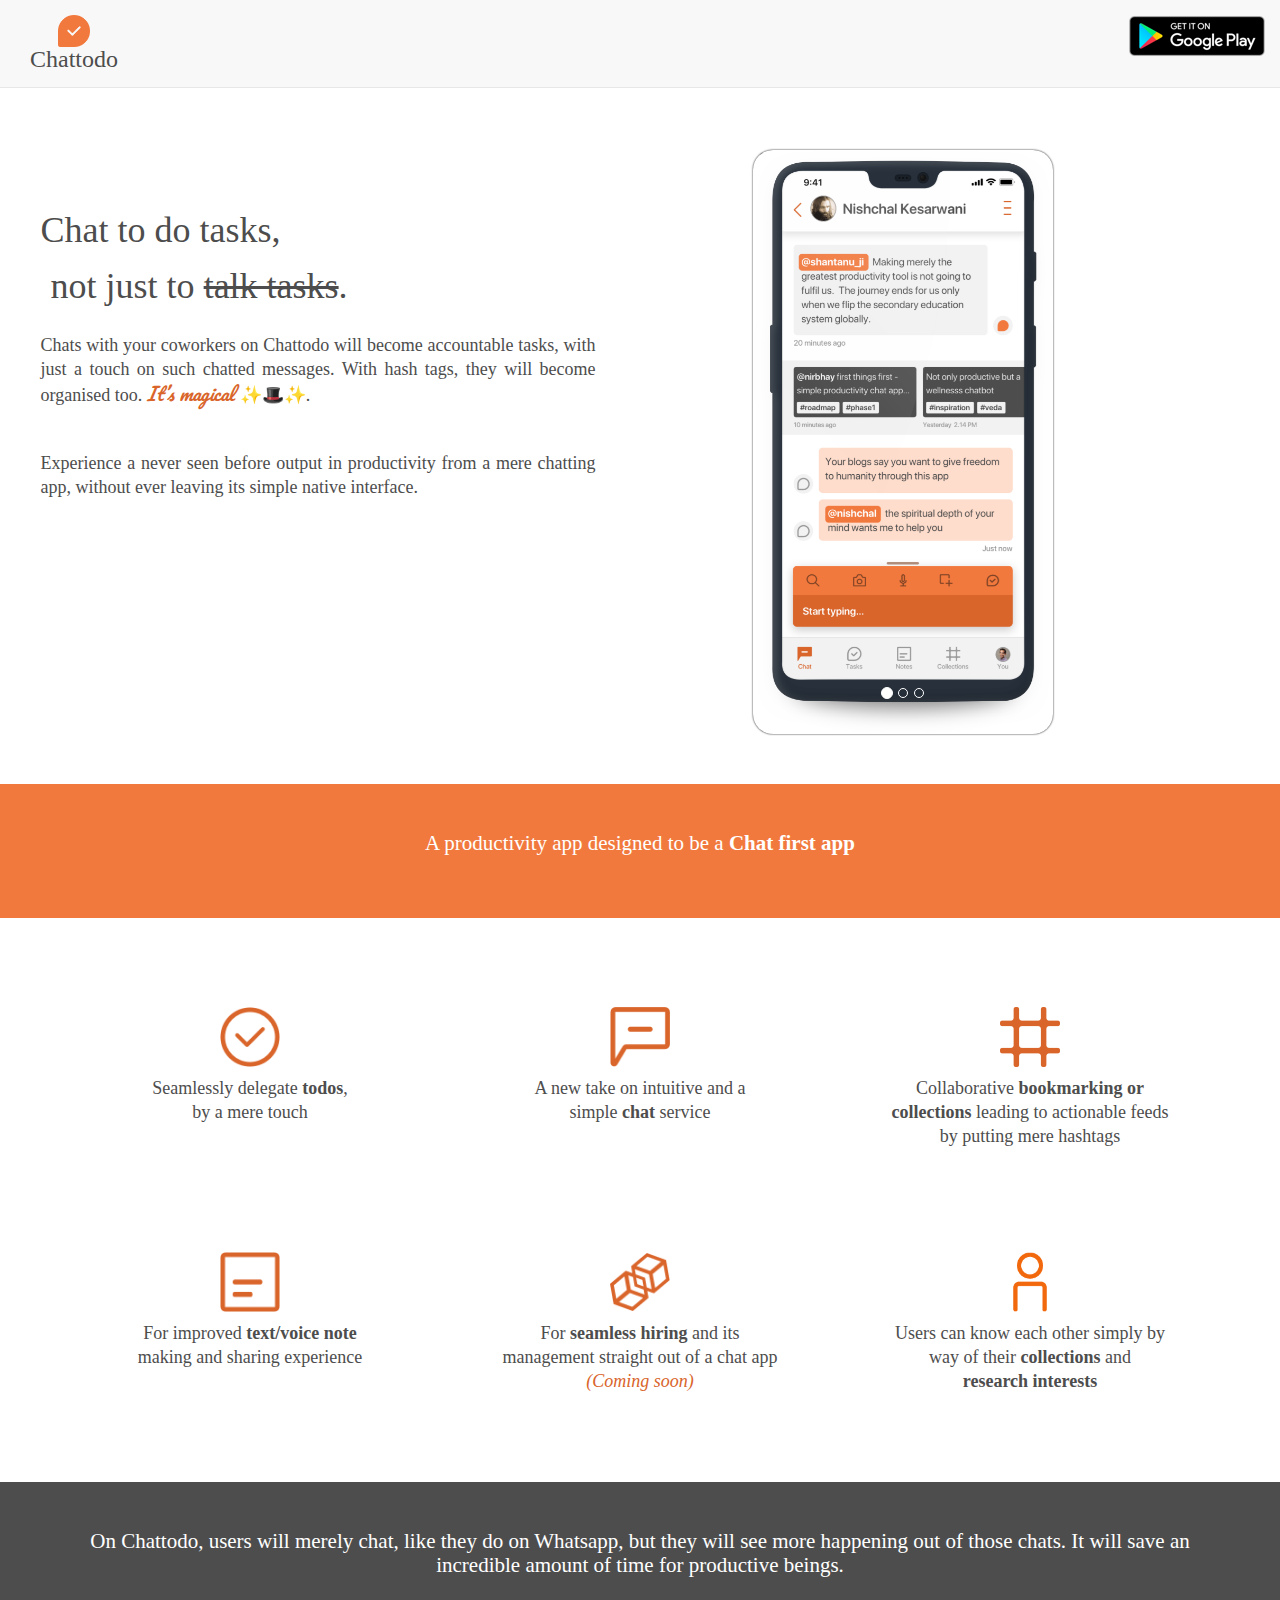
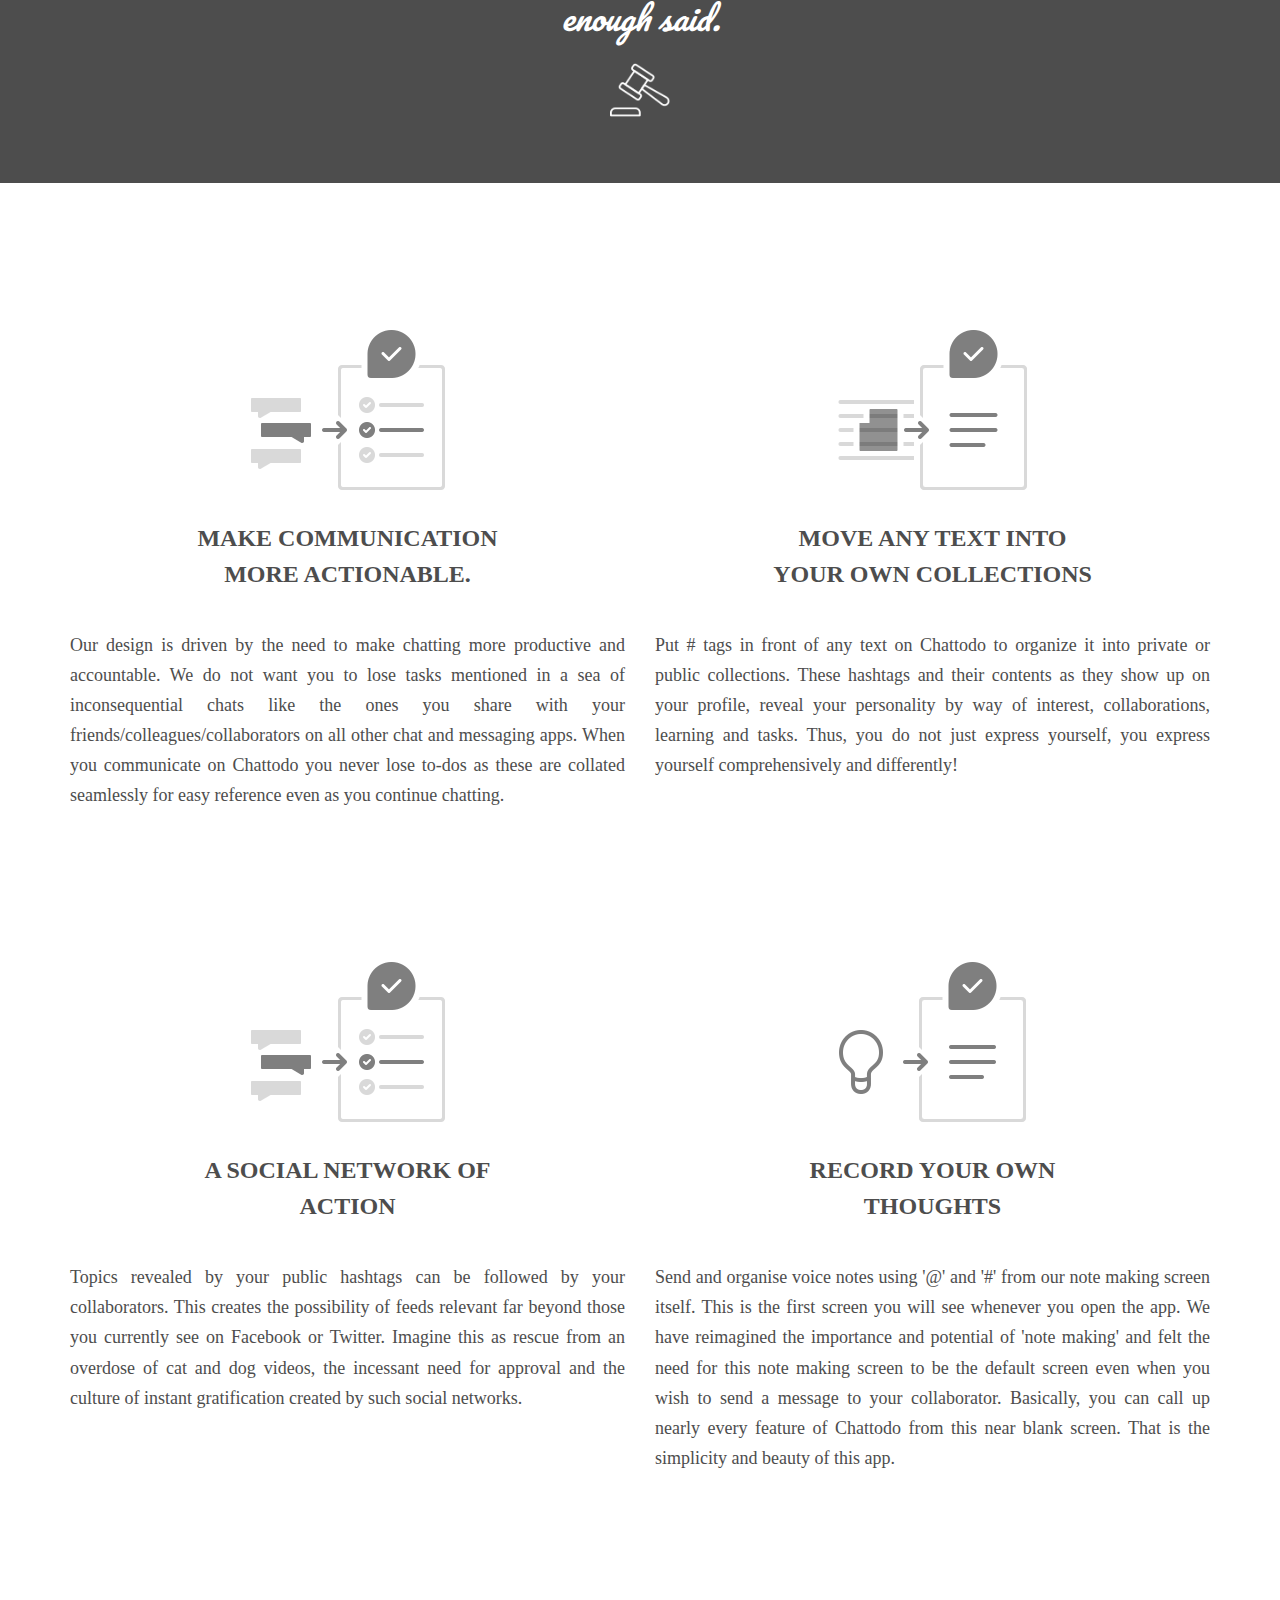
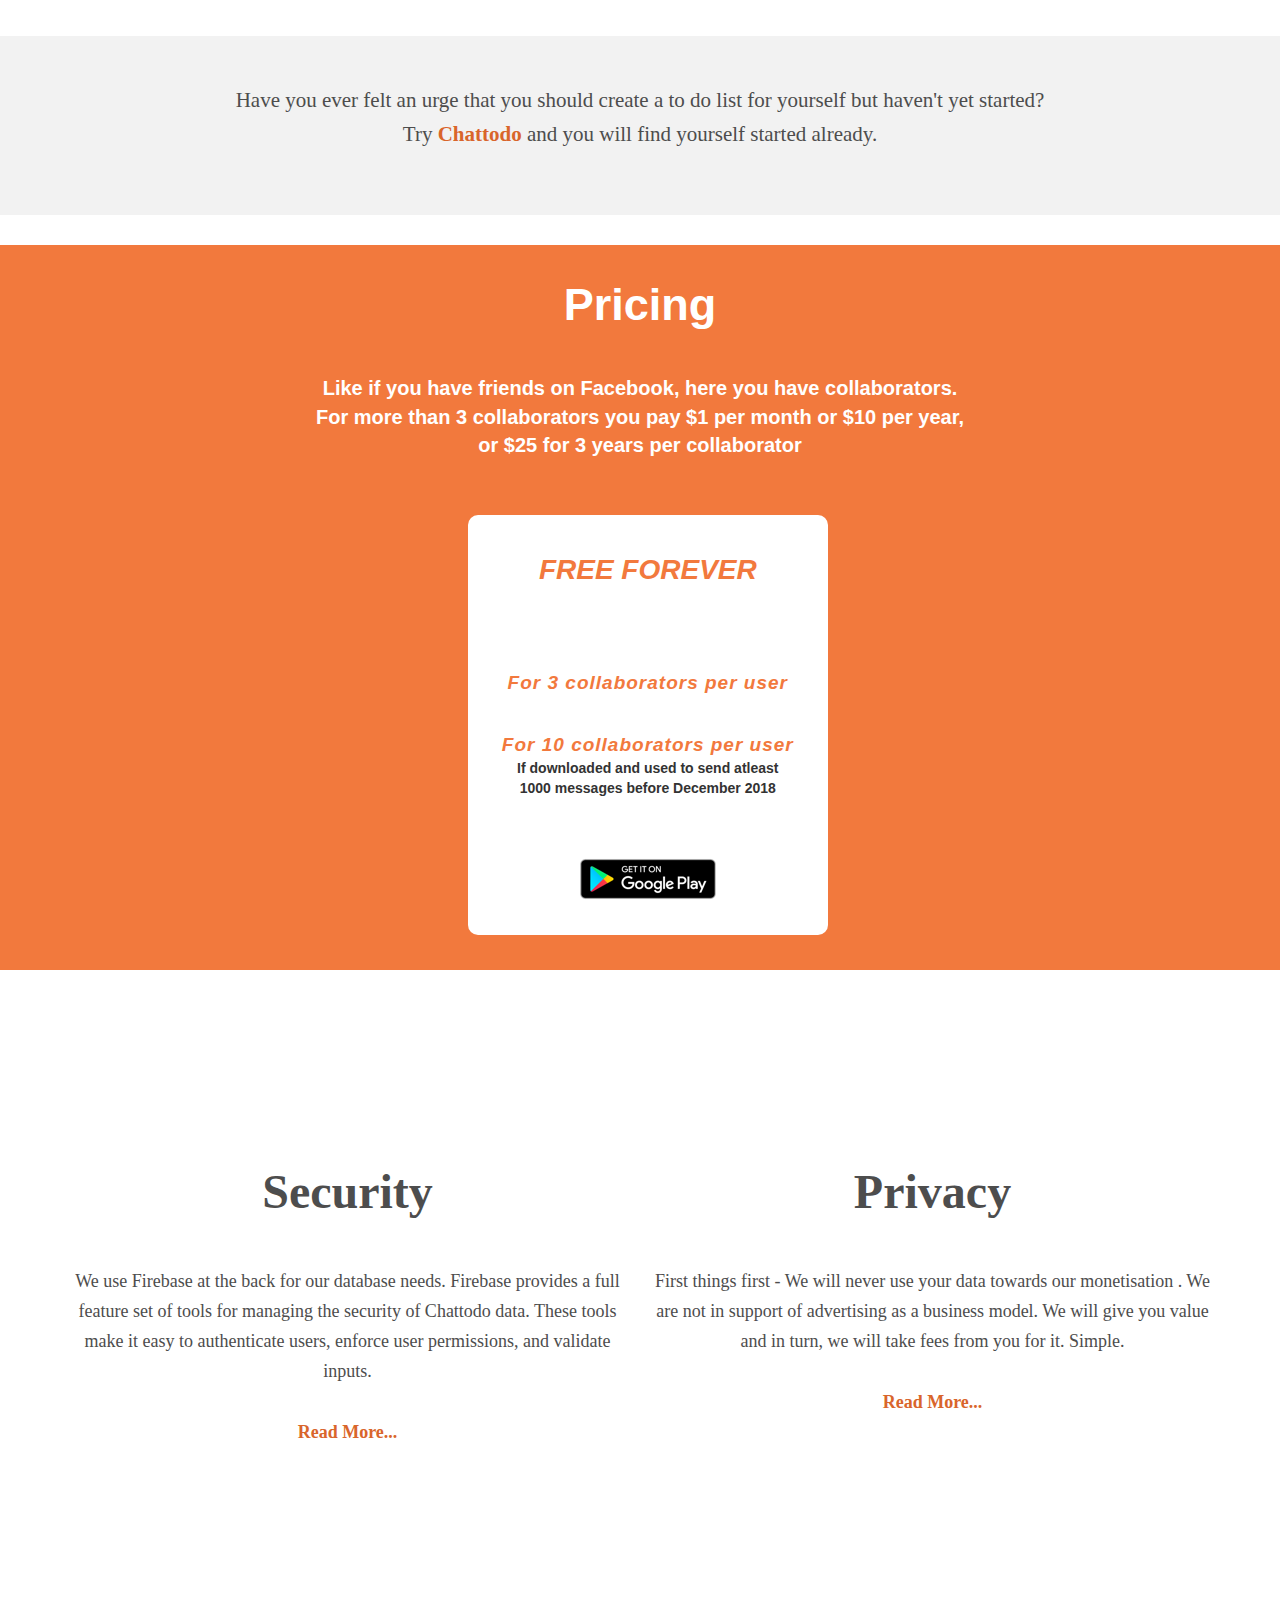
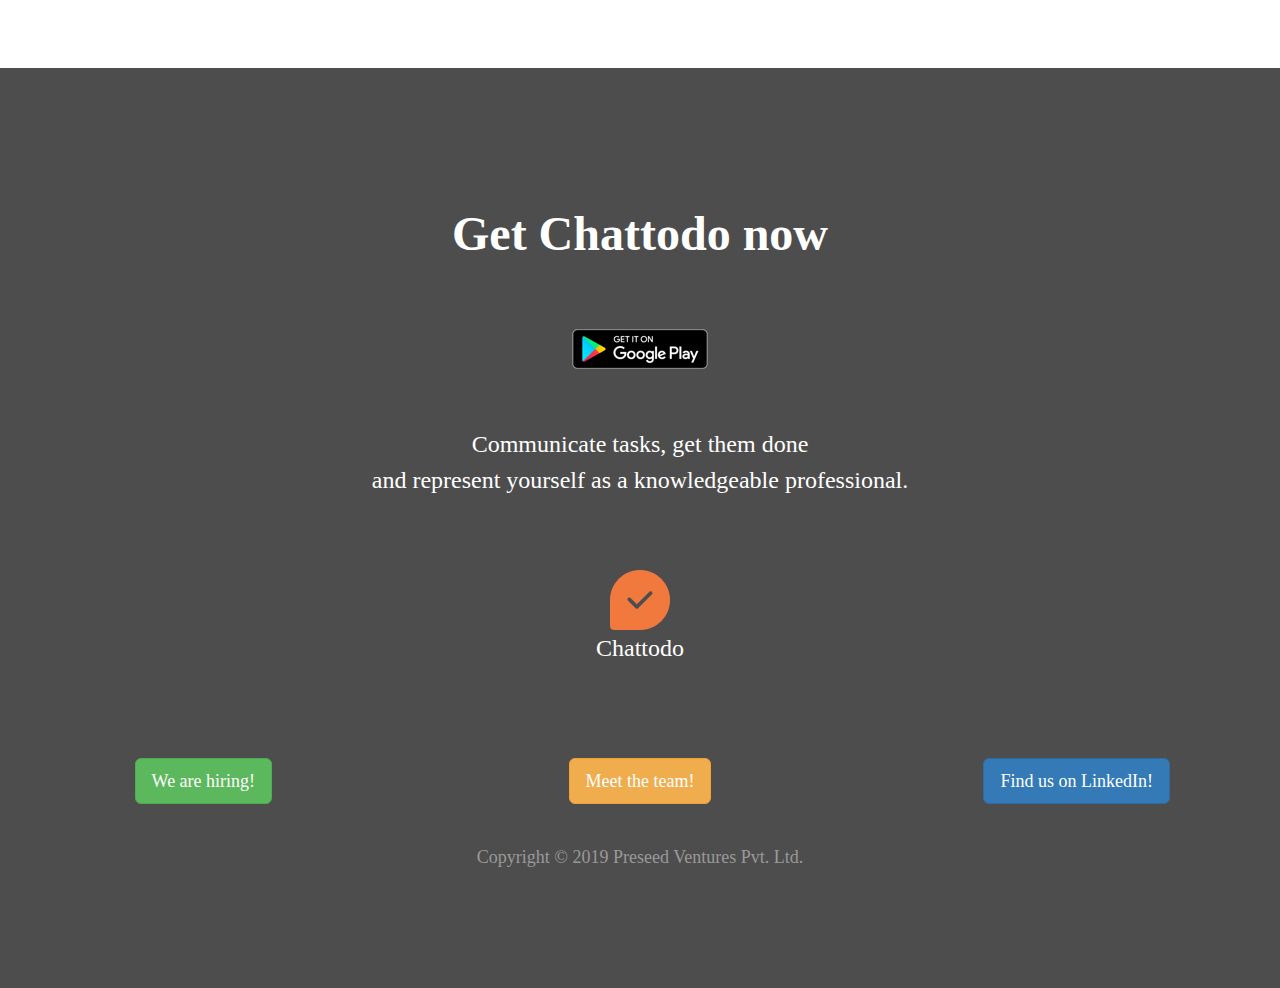
==== commit 1038d1db: "Update index.html" ====
--- a/index.html
+++ b/index.html
@@ -259,7 +259,7 @@
       <p class="footer-link"><a href="https://www.linkedin.com/company/chattodo/" target="_blank"><button type="button" class="btn-lg btn btn-primary">Find us on LinkedIn!</button></a></p>
     </div>
   </div>
-  <p class="copyright container">Copyright © 2019 Preseed Ventures Pvt. Ltd.</p>
+  <p class="copyright container"><br/>Copyright © 2019 Preseed Ventures Pvt. Ltd.</p>
 </div>
 </body>
 </html>
